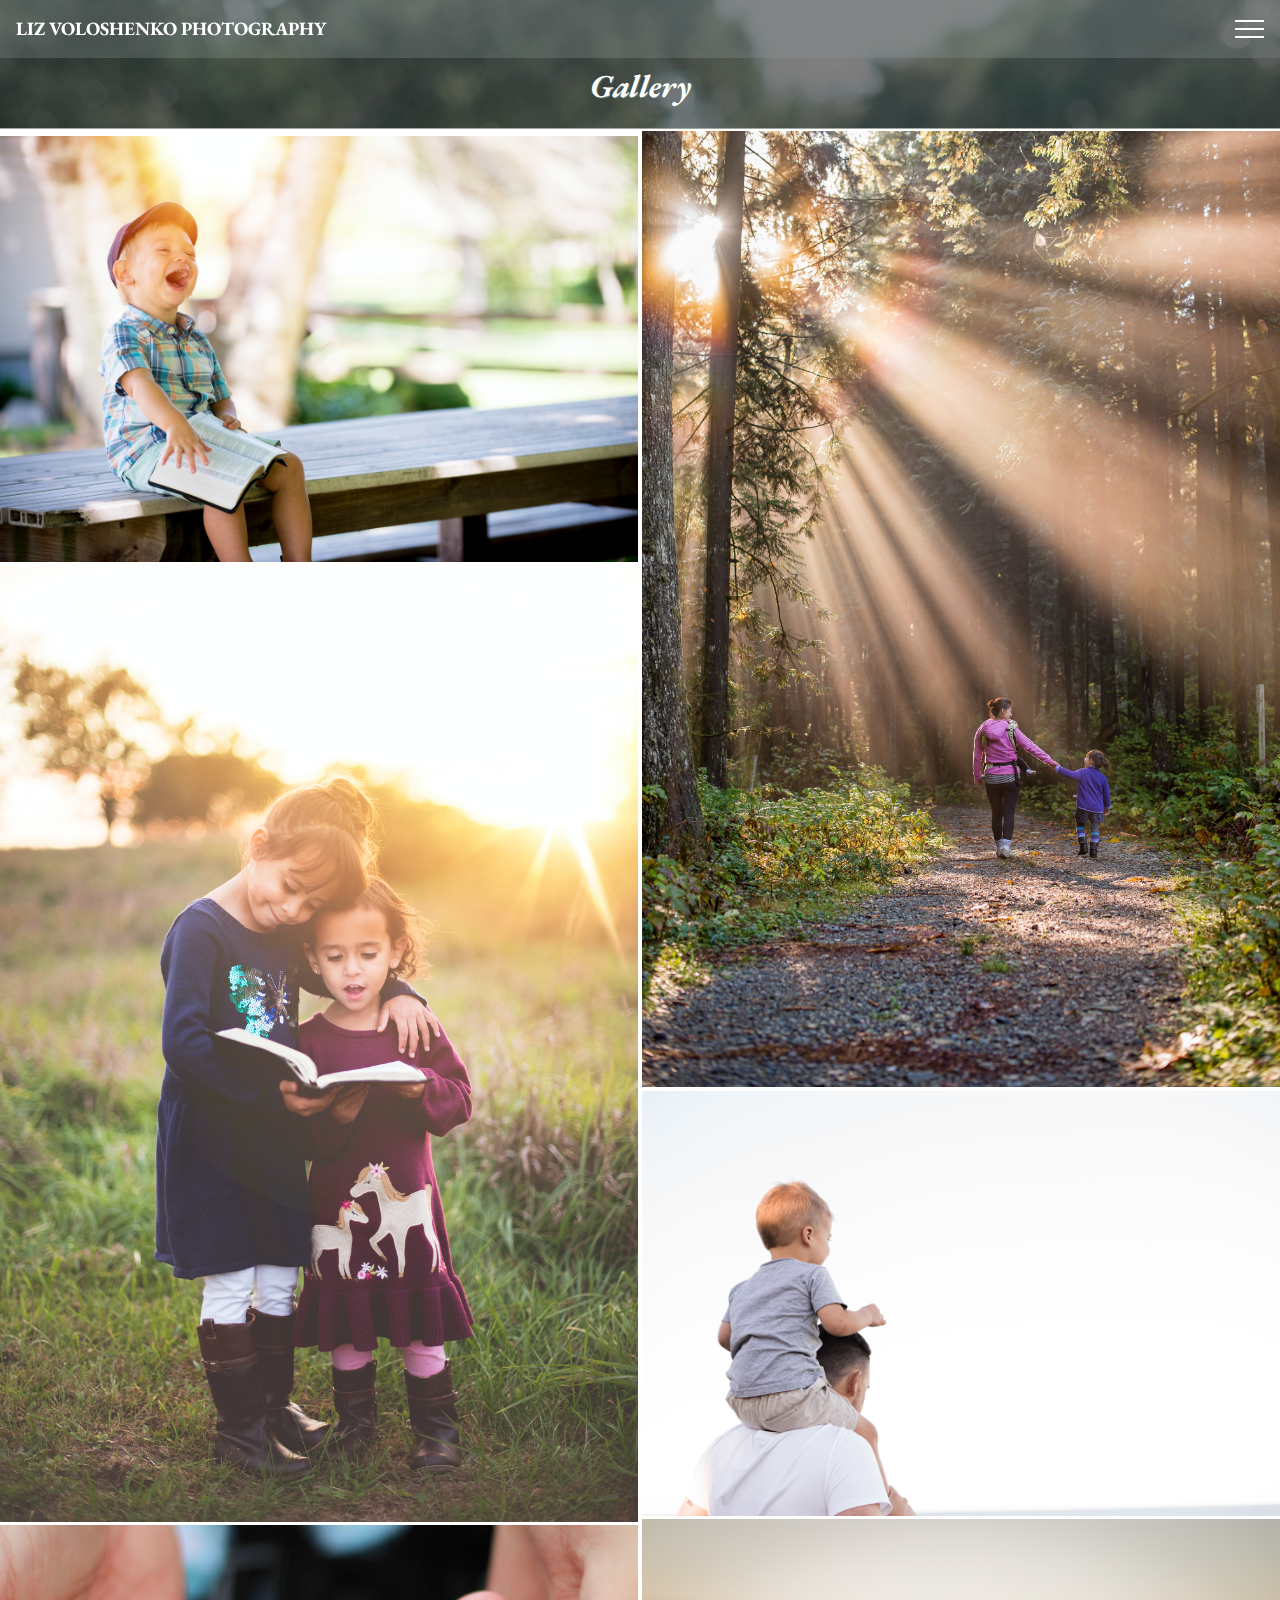
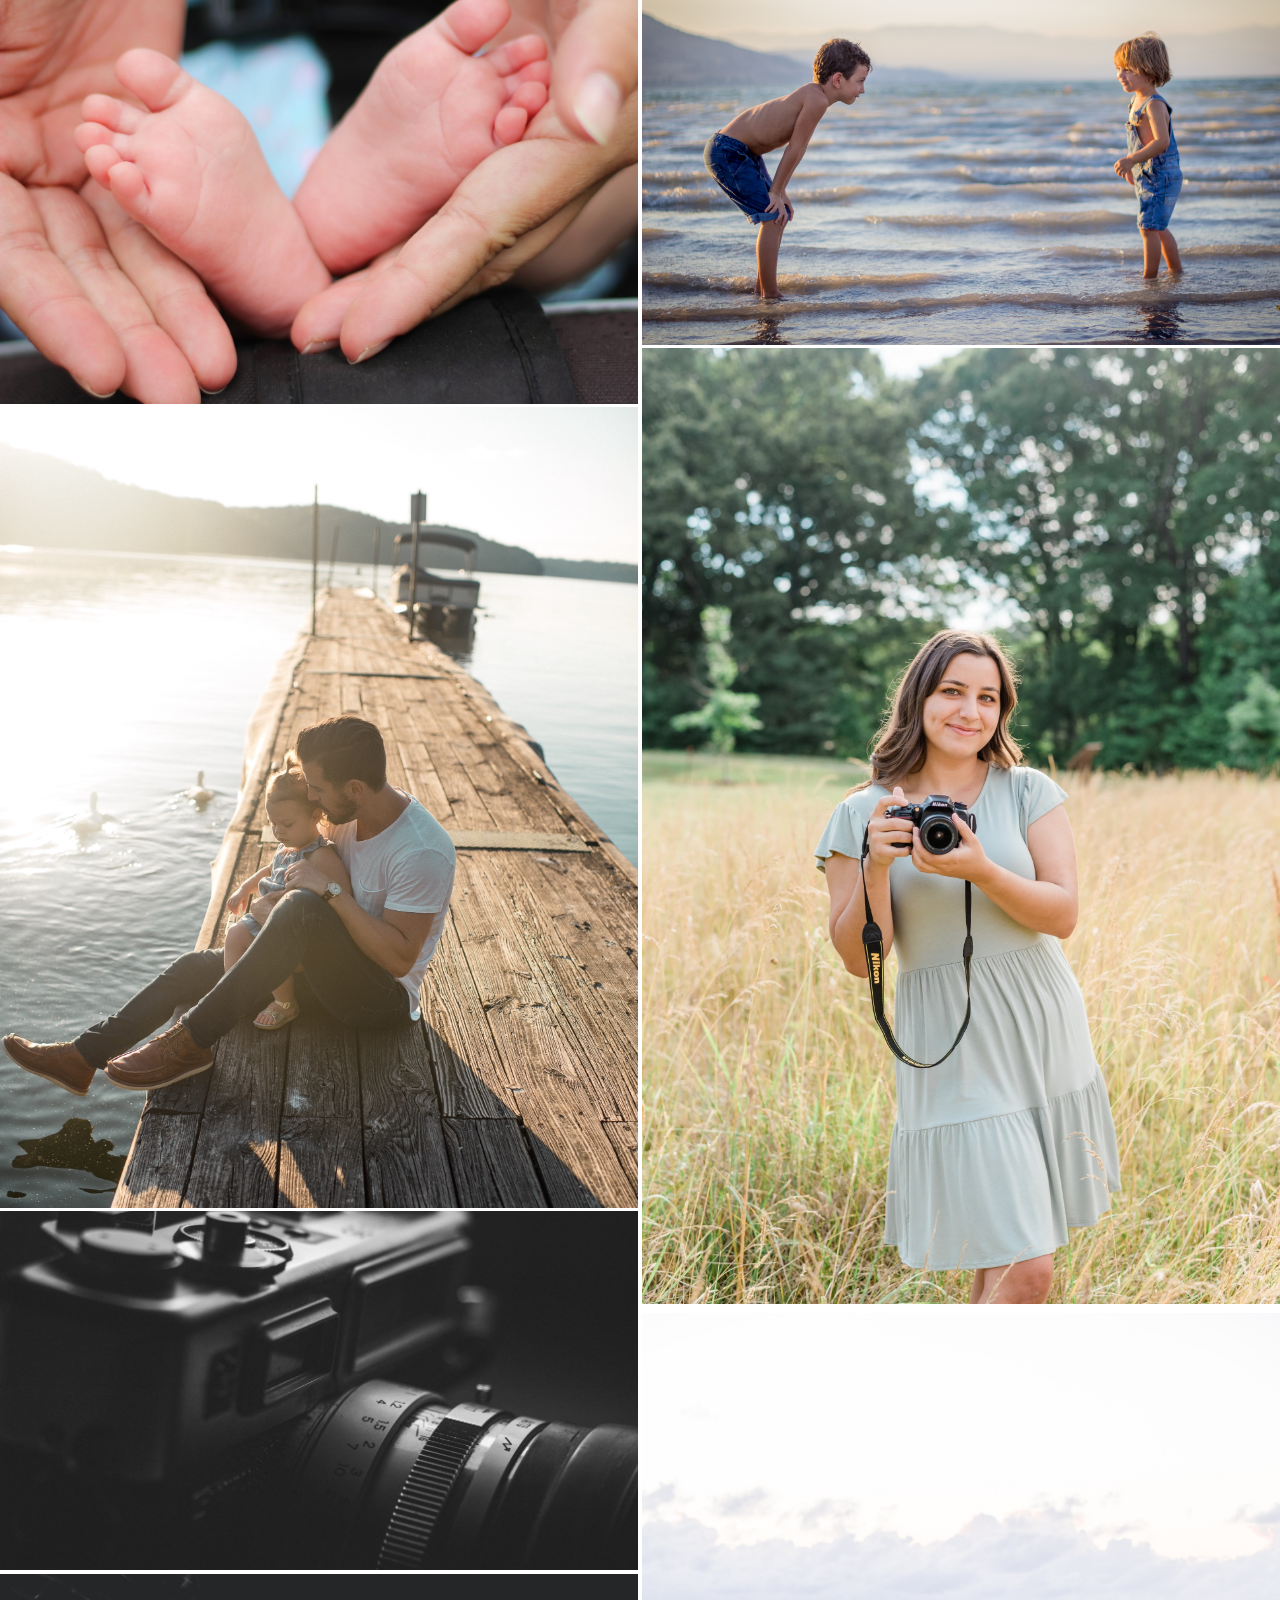
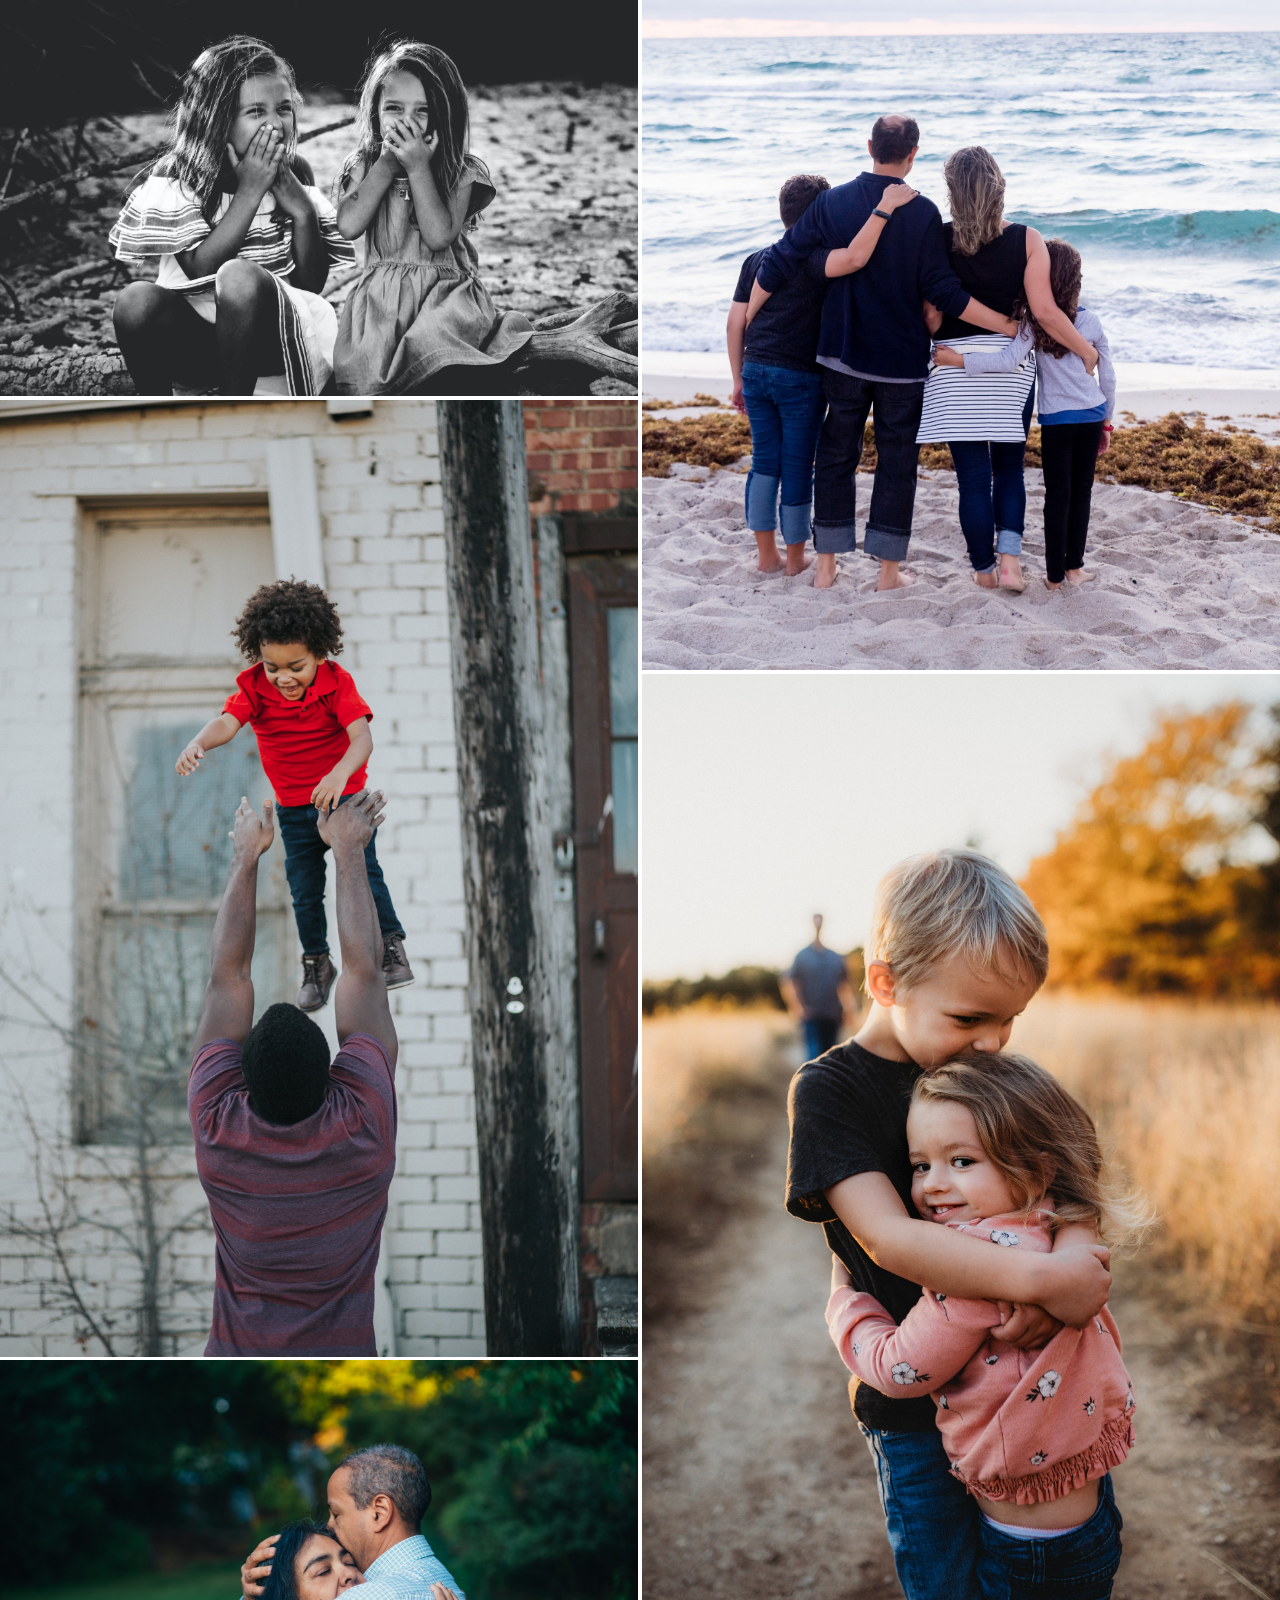
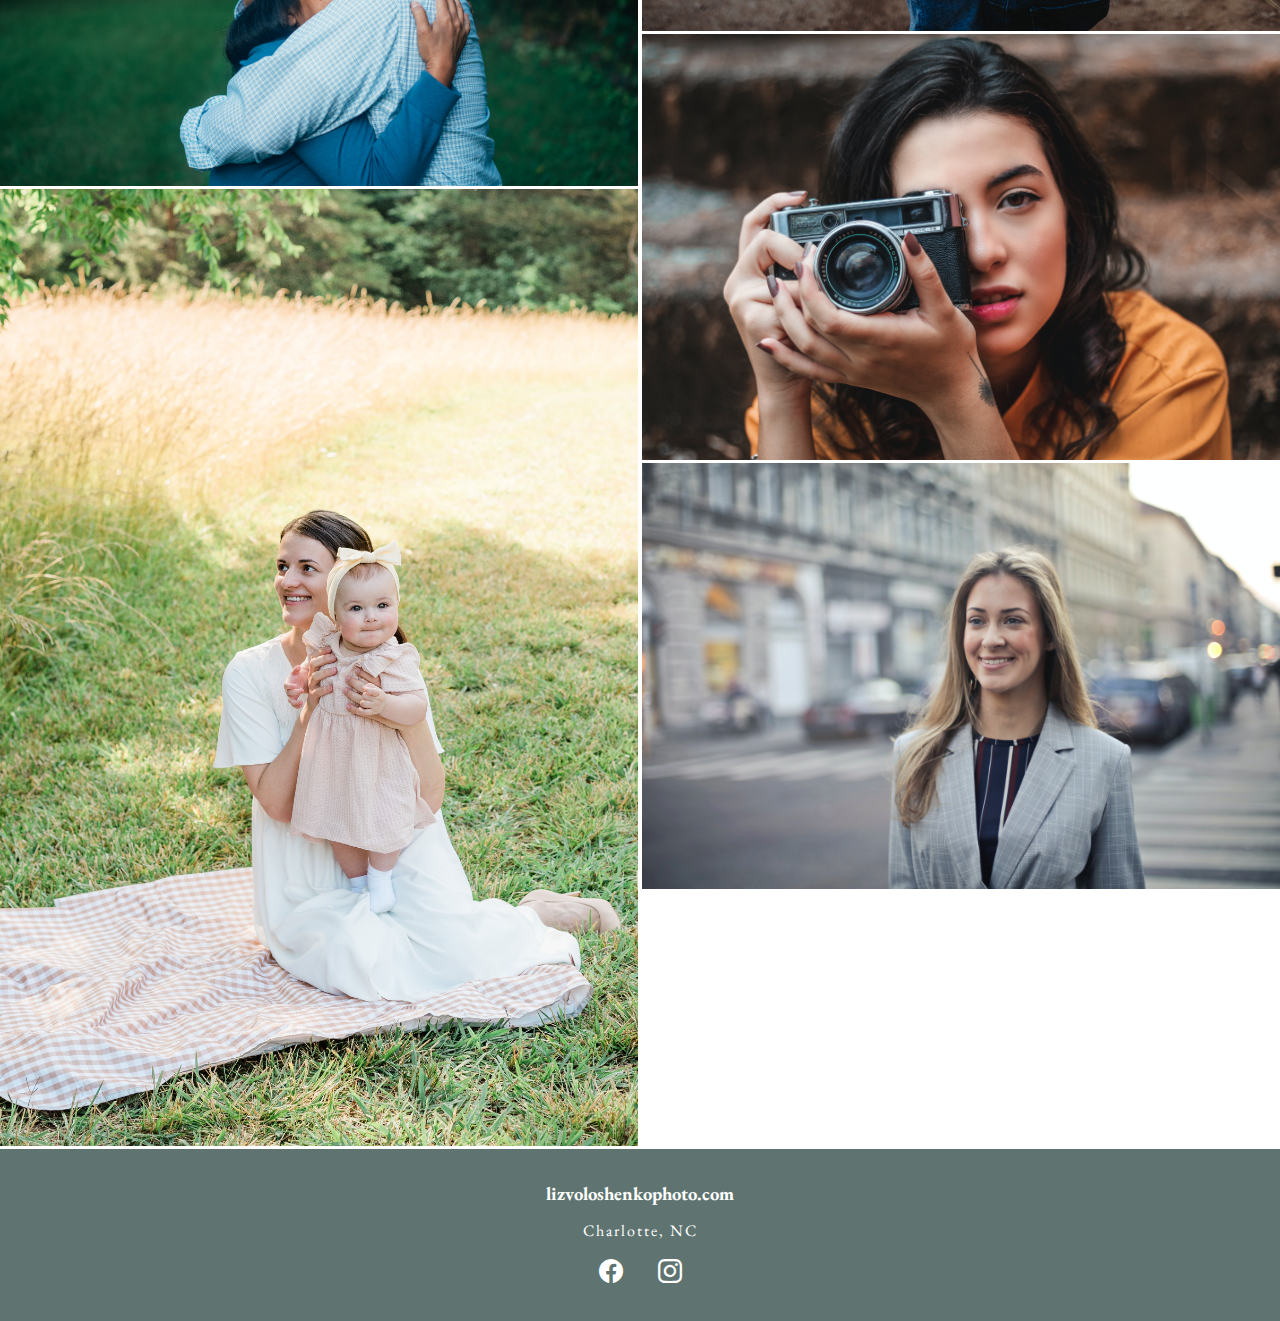
==== gallery.html @ 95660dec "keep your eyes on the goal" ====
<!DOCTYPE html>
<html lang="en">
  <head>
    <meta charset="UTF-8" />
    <meta http-equiv="X-UA-Compatible" content="IE=edge" />
    <meta name="viewport" content="width=device-width, initial-scale=1.0" />
    <title>Gallery</title>
    <link rel="stylesheet" href="main.css" />
    <link rel="stylesheet" href="gallery.css" />
  </head>
  <body>
    <header class="gallery-header">
      <!-- Nav Bar -->
      <div class="nav-bar" id="gallery-nav-bar">
        <a href="index.html" onclick="closeMenu()"
          ><h3 class="site-name">Liz Voloshenko Photography</h3></a
        >
        <input
          type="checkbox"
          class="toggler"
          id="toggler"
          onclick="togglerFunc()"
        />
        <div class="menu-btn"><div></div></div>
      </div>
      <!-- Mobile menu -->
      <div class="mobile-menu" id="mobile-menu">
        <div class="menu-overlay" id="menu-overlay">
          <ul class="links-wrap" id="links-wrap">
            <a onclick="closeMenu()" href="index.html"><li>Home</li></a>
            <a onclick="closeMenu()" href="index.html#services"
              ><li>Services</li></a
            >
            <a onclick="closeMenu()" href="#"><li>Gallery</li></a>
            <a onclick="closeMenu()" href="index.html#about"><li>About</li> </a
            ><a onclick="closeMenu()" href="index.html#testimonies"
              ><li>Testimonies</li></a
            >
            <a onclick="closeMenu()" href="index.html#contact"
              ><li>Contact</li></a
            >
          </ul>
        </div>
      </div>
      <!-- Header -->
      <div class="container">
        <h1 class="gallery-headline">Gallery</h1>
      </div>
    </header>

    <!-- Gallery -->
    <div class="gallery">
      <img src="img/alvaro-reyes-3Cigxs7xEkM-unsplash.jpg" alt="" />
      <img src="img/ben-white-4K2lIP0zc_k-unsplash.jpg" alt="" />
      <img src="img/ben-white-EMZxDosijJ4-unsplash.jpg" alt="" />
      <img src="img/bonnie-kittle--f7bKsvOgwU-unsplash.jpg" alt="" />
      <img src="img/caleb-jones-rpPvrOQmR2s-unsplash.jpg" alt="" />
      <img src="img/camera.jpeg" alt="" />
      <img src="img/caroline-hernandez-tJHU4mGSLz4-unsplash.jpg" alt="" />
      <img src="img/conner-baker-M5Zix_4Jc4k-unsplash.jpg" alt="" />
      <img src="img/gus-moretta-BCyfpZE3aVE-unsplash.jpg" alt="" />
      <img src="img/hero.jpeg" alt="" />
      <img src="img/james-wheeler-RRZM3cwS1DU-unsplash.jpg" alt="" />
      <img src="img/kelli-mcclintock-wBgAVAGjzFg-unsplash.jpg" alt="" />
      <img src="img/limor-zellermayer-Z0_d54l_nyw-unsplash.jpg" alt="" />
      <img src="img/liz.jpg" alt="" />
      <img src="img/nathan-dumlao-bhPJ7-AdgFE-unsplash.jpg" alt="" />
      <img src="img/patricia-prudente-6UyWK8mDcWo-unsplash.jpg" alt="" />
      <img src="img/patty-brito-eHOZjZEx7u8-unsplash.jpg" alt="" />
      <img src="img/photographer.jpeg" alt="" />
      <img src="img/portrait.jpg" alt="" />
    </div>

    <!-- Footer Section -->
    <footer>
      <div class="container">
        <h3><a href="index.html">lizvoloshenkophoto.com</a></h3>
        <p class="info">Charlotte, NC</p>
        <div>
          <a href="#"><i class="bi bi-facebook"></i></a>
          <a href="#"><i class="bi bi-instagram"></i></a>
        </div>
      </div>
    </footer>

    <script src="main.js"></script>
    <script src="gallery.js"></script>
  </body>
</html>
---- main.css ----
/* import Google Fonts */
@import url('https://fonts.googleapis.com/css2?family=EB+Garamond:ital,wght@0,400;0,500;1,400;1,500&display=swap');
/* import Bootstrap icons */
@import url('https://cdn.jsdelivr.net/npm/bootstrap-icons@1.8.3/font/bootstrap-icons.css');

/* Resets and Utilities */
* {
  box-sizing: border-box;
  margin: 0;
  padding: 0;
  border: none;
  outline: none;
  z-index: 0;
}

html,
body {
  font-family: 'EB Garamond', sans-serif;
  line-height: 1.4;
  scroll-behavior: smooth;
}

a {
  color: inherit;
  text-decoration: none;
}

a:hover {
  color: var(--first-color);
  transition: color 0.4s ease;
}

ul {
  list-style: none;
}

.bg-color {
  background-color: var(--first-color);
}

.container {
  padding: 2rem;
  position: relative;
  height: 100%;
}

.heading {
  color: var(--fifth-color);
  font-style: italic;
  padding-bottom: 0.8rem;
  letter-spacing: 2px;
}

.heading + p {
  padding-bottom: 0.8rem;
}

section {
  border-bottom: dashed 1px var(--first-color);
}

/* Colors */
:root {
  --first-color: #e0e2db;
  --second-color: #d2d4c8;
  --third-color: #b8bdb5;
  --fourth-color: #889696;
  --fifth-color: #5f7470;
  --test-color-1: #ddc650;
}

/* --------- Header Section --------- */
header {
  height: 85vh;
}

.showcase::before {
  content: '';
  position: absolute;
  top: 0;
  left: 50%;
  transform: translateX(-50%);
  width: 200%;
  height: 85vh;
  background: url(img/hero.jpeg) no-repeat center center / cover;
  z-index: -1;
}

.showcase {
  background: linear-gradient(transparent, transparent, rgba(18, 32, 8, 0.8));
  color: white;
}

/* Nav Bar */
.nav-bar {
  position: fixed;
  width: 100vw;
  display: flex;
  align-items: center;
  justify-content: space-between;
  padding: 1rem;
  z-index: 2;
  background-color: rgba(136, 150, 150, 0.3);
  transition: all 0.5s ease;
  top: 0;
}

.site-name {
  text-transform: uppercase;
}

.site-name:hover {
  text-shadow: 1px 0px 1px var(--fifth-color);
}

.toggler {
  position: absolute;
  top: 0;
  right: 0;
  z-index: 5;
  cursor: pointer;
  width: 4rem;
  height: 4rem;
  opacity: 0;
}

.menu-btn {
  z-index: 1;
  width: 1.8rem;
  display: flex;
  align-items: center;
}

.menu-btn > div {
  position: relative;
  width: 100%;
  height: 2px;
  background-color: white;
  transition: all 0.5s ease;
}

.menu-btn > div:before,
.menu-btn > div:after {
  content: '';
  position: absolute;
  z-index: 1;
  top: -8px;
  width: 100%;
  height: 2px;
  background: inherit;
}

.menu-btn > div:after {
  top: 8px;
}

.toggler:checked + .menu-btn > div {
  transform: rotate(135deg);
}

.toggler:checked + .menu-btn > div:before,
.toggler:checked + .menu-btn > div:after {
  top: 0;
  transform: rotate(90deg);
}

.toggler:checked:hover + .menu-btn > div {
  transform: rotate(225deg);
}

.toggler:hover + .menu-btn > div,
.toggler:checked:hover + .menu-btn > div {
  background-color: var(--first-color);
}

/* Content */
.content {
  position: absolute;
  left: 50%;
  bottom: 8%;
  transform: translateX(-50%);
  text-align: center;
  width: 100%;
}

.headline {
  font-style: italic;
  text-shadow: 1px 1px 3px var(--fifth-color);
}

.info {
  font-weight: normal;
  padding: 0.8rem 0;
  letter-spacing: 2px;
}

.bi {
  padding: 1rem;
  font-size: 1.5rem;
}

/* Mobile Menu */
.mobile-menu {
  visibility: hidden;
  position: fixed;
  top: 0;
  left: 0;
  width: 100%;
  height: 100%;
  overflow: hidden;
  display: flex;
  align-items: center;
  justify-content: center;
  z-index: 1;
}

.menu-overlay {
  background: rgba(95, 116, 112, 0.9);
  border-radius: 50%;
  width: 100rem;
  height: 100rem;
  display: flex;
  flex: none;
  align-items: center;
  justify-content: center;
  transform: scale(0);
  transition: all 0.4s ease;
}

.links-wrap {
  text-align: center;
  opacity: 0;
  transition: opacity 0.5s ease;
  color: white;
}

.links-wrap li {
  font-size: 1.5rem;
  padding: 2rem 6rem;
}

.links-wrap li:active {
  background: rgba(95, 116, 112, 0.8);
}

/* --------- Services Section --------- */
.services-list {
  display: flex;
  flex-direction: column;
}

.service {
  position: relative;
  padding-bottom: 2rem;
}

.service-img {
  height: 80%;
  width: 100%;
}

.service-img-1 {
  background: url(img/portrait.jpg) no-repeat center center / cover;
}
.service-img-2 {
  background: url(img/camera.jpeg) no-repeat center center / cover;
}
.service-img-3 {
  background: url(img/hero.jpeg) no-repeat center center / cover;
}

.service-description {
  text-transform: uppercase;
  letter-spacing: 2px;
  padding: 10rem 0 0.8rem;
  color: white;
  width: 100%;
  text-align: center;
  background: linear-gradient(
    transparent,
    transparent,
    transparent,
    transparent,
    rgba(136, 150, 150, 0.7)
  );
}

.gallery-btn {
  text-align: center;
}

/* --------- About Section --------- */
.portrait {
  background: url(img/liz.jpg) no-repeat center center / cover;
  width: 20rem;
  height: 15rem;
  border-radius: 50%;
  margin: 0 auto;
}

.pc {
  text-align: center;
  color: var(--third-color);
}

.pc a:hover {
  color: var(--fourth-color);
}

/* --------- Testimonies Section --------- */

/* --------- Contact Section --------- */

/* --------- Footer Section --------- */
footer {
  color: white;
  background-color: var(--fifth-color);
  text-align: center;
}

.footer-info {
  display: flex;
  justify-content: space-evenly;
}

/* ----- Media Queries ----- */
/* Extra small devices (phones, 600px and down) */
@media only screen and (max-width: 600px) {
}

/* Small devices (portrait tablets and large phones, 600px and up) */
@media only screen and (min-width: 600px) {
}

/* Medium devices (landscape tablets, 768px and up) */
@media only screen and (min-width: 768px) {
}

/* Large devices (laptops/desktops, 992px and up) */
@media only screen and (min-width: 992px) {
}

/* Extra large devices (large laptops and desktops, 1200px and up) */
@media only screen and (min-width: 1200px) {
}
---- gallery.css ----
/* Heading */
.gallery-header::before {
  content: '';
  position: absolute;
  top: 0;
  left: 0;
  width: 100%;
  height: 8rem;
  background: url(img/liz.jpg);
  z-index: -1;
}

.gallery-header {
  color: white;
  background: rgba(0, 0, 0, 0.5);
  width: 100%;
  height: 8rem;
  box-shadow: 0 1px rgba(18, 32, 8, 0.4);
  margin-bottom: 0.2rem;
}

.gallery-headline {
  padding-top: 2rem;
  text-align: center;
  font-style: italic;
  text-shadow: 1px 1px 1px var(--fifth-color);
}

/* Gallery */
.gallery {
  line-height: 0;
  column-count: 2;
  column-gap: 0.2rem;
  width: 100%;
}

.gallery img {
  width: 100%;
  height: auto;
  margin-bottom: 0.2rem;
}
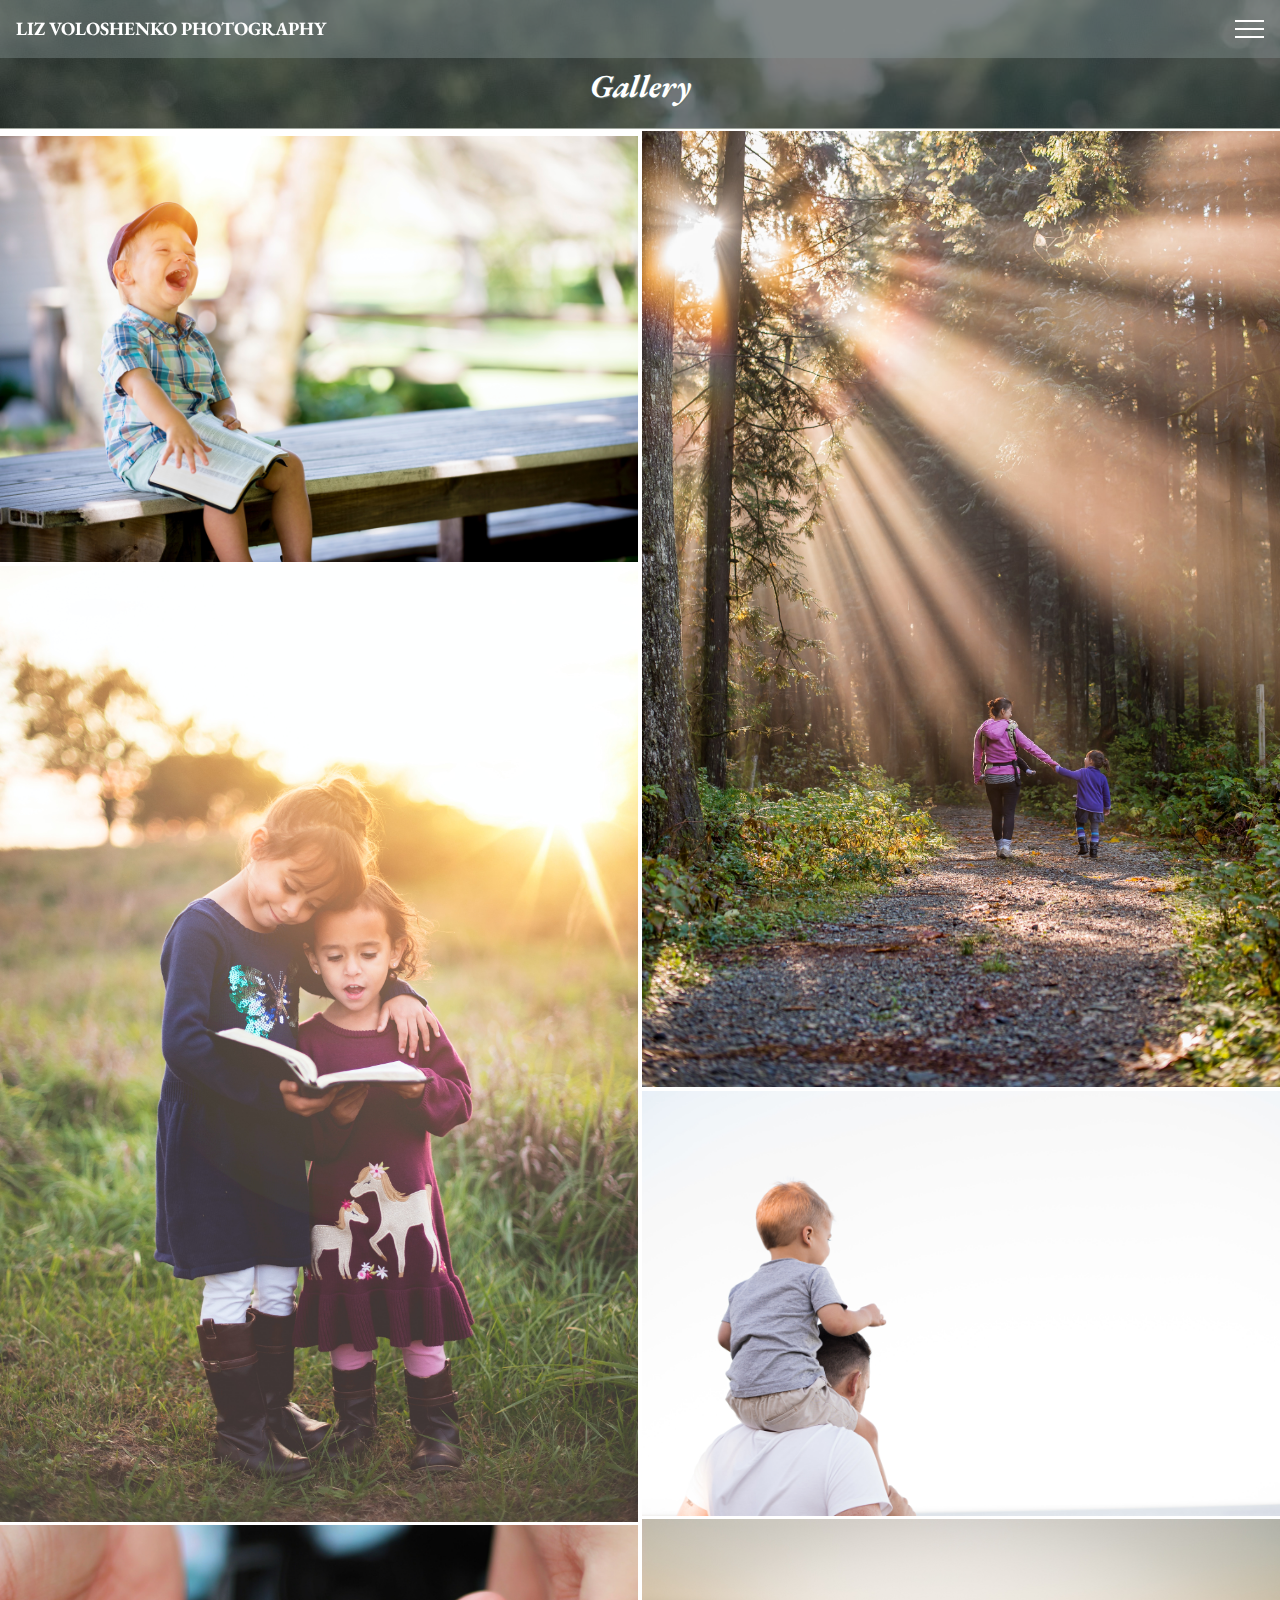
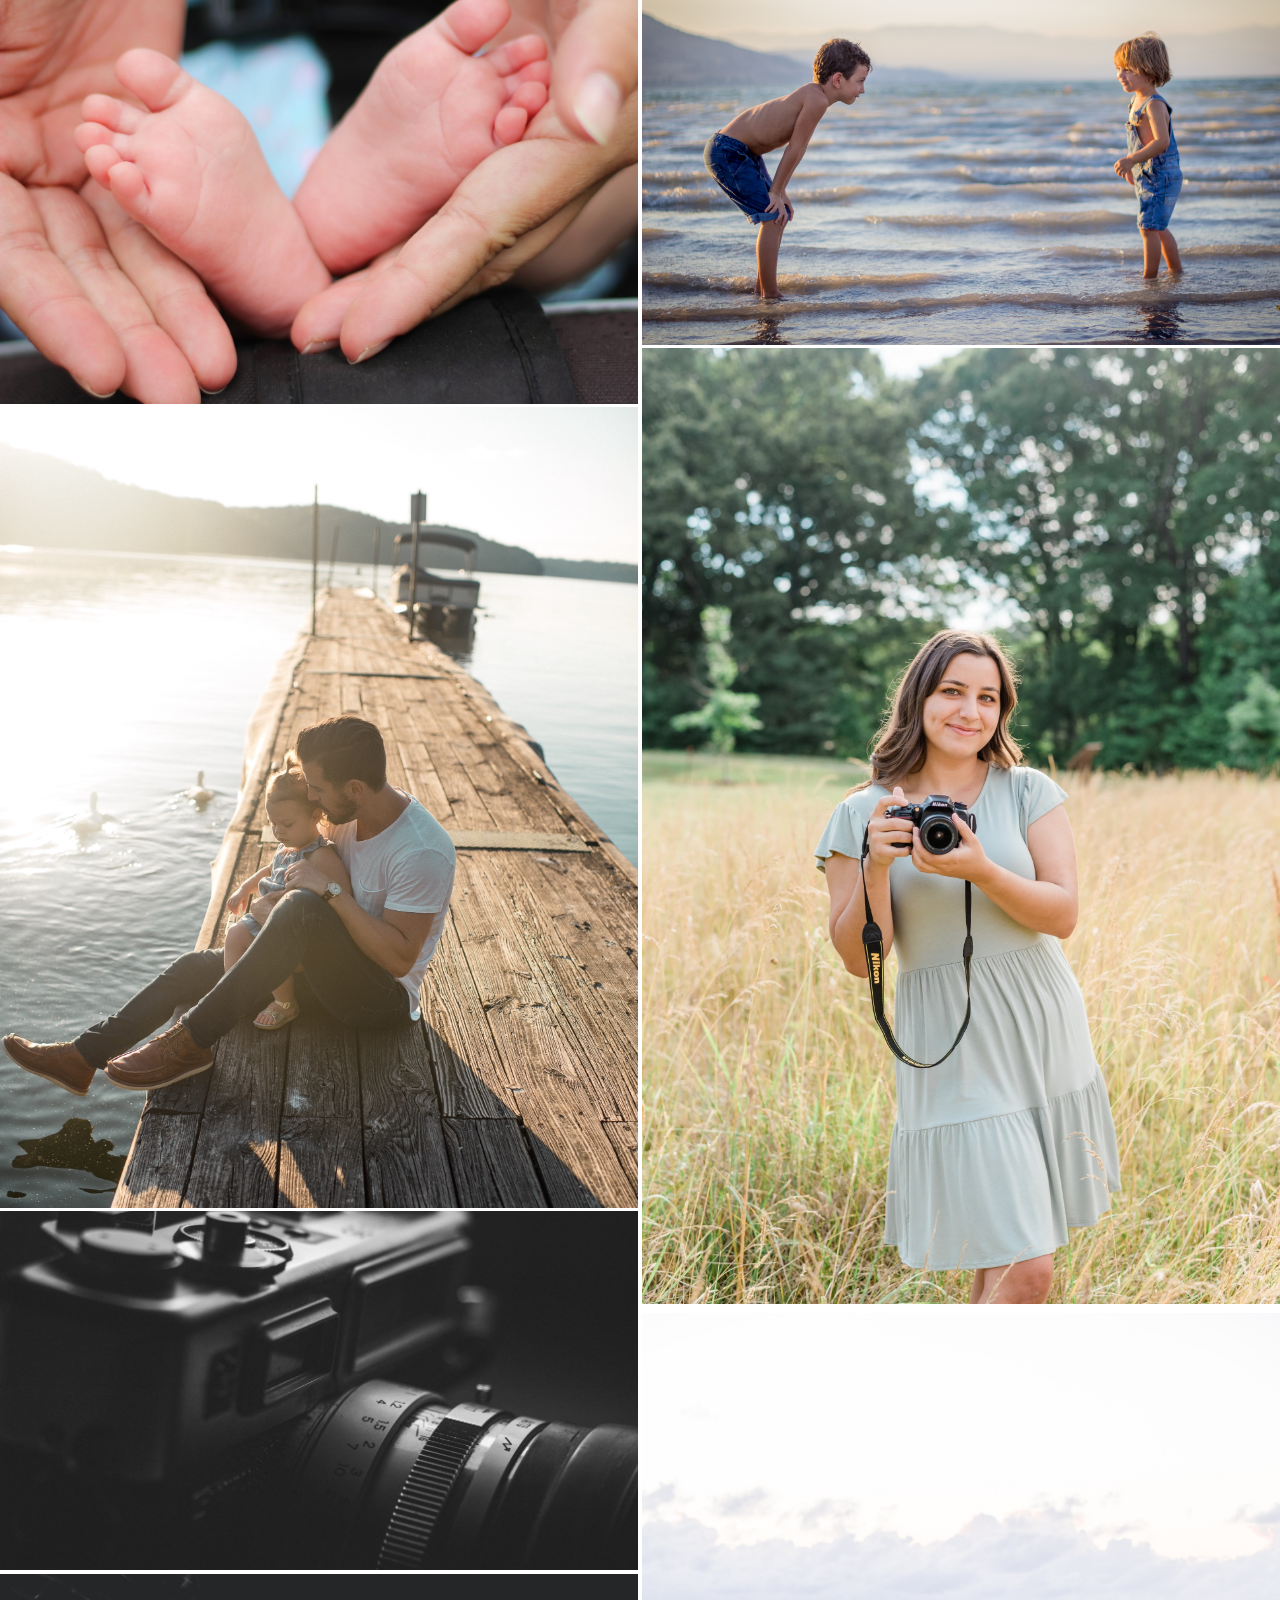
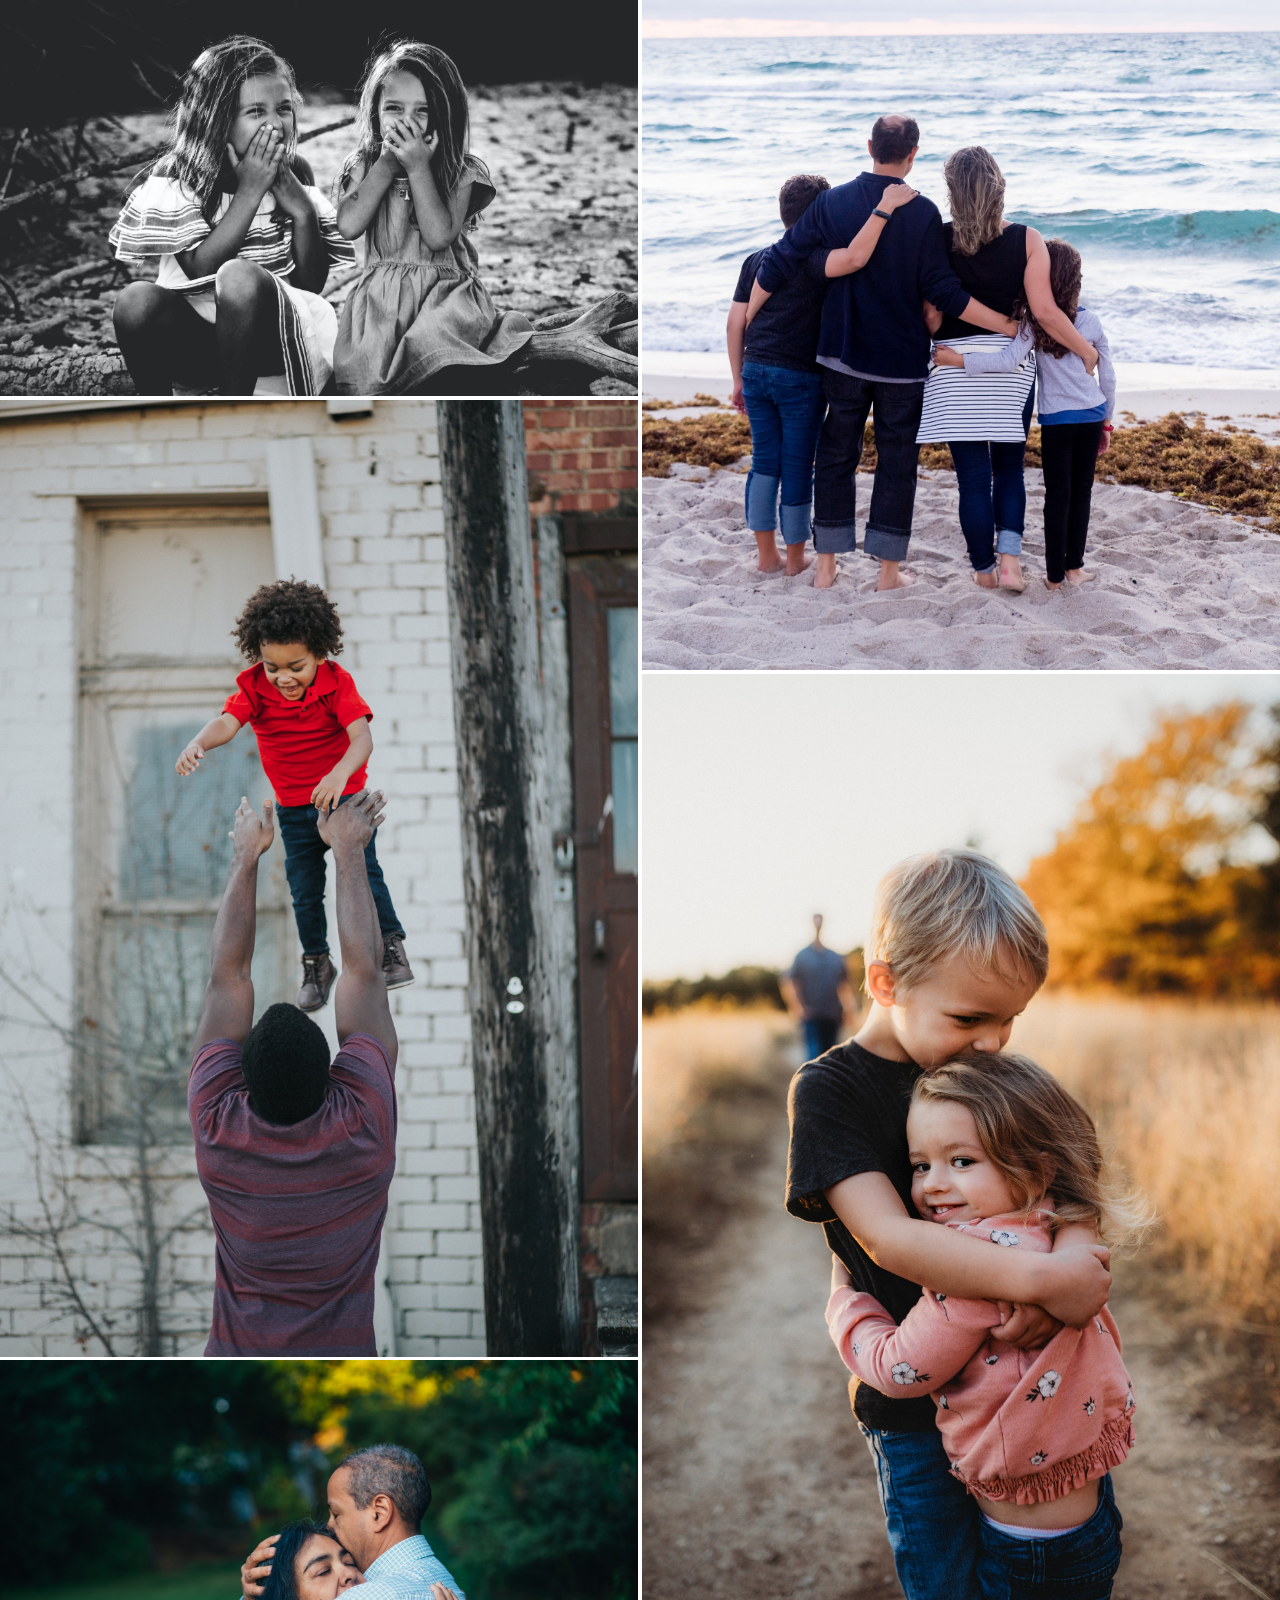
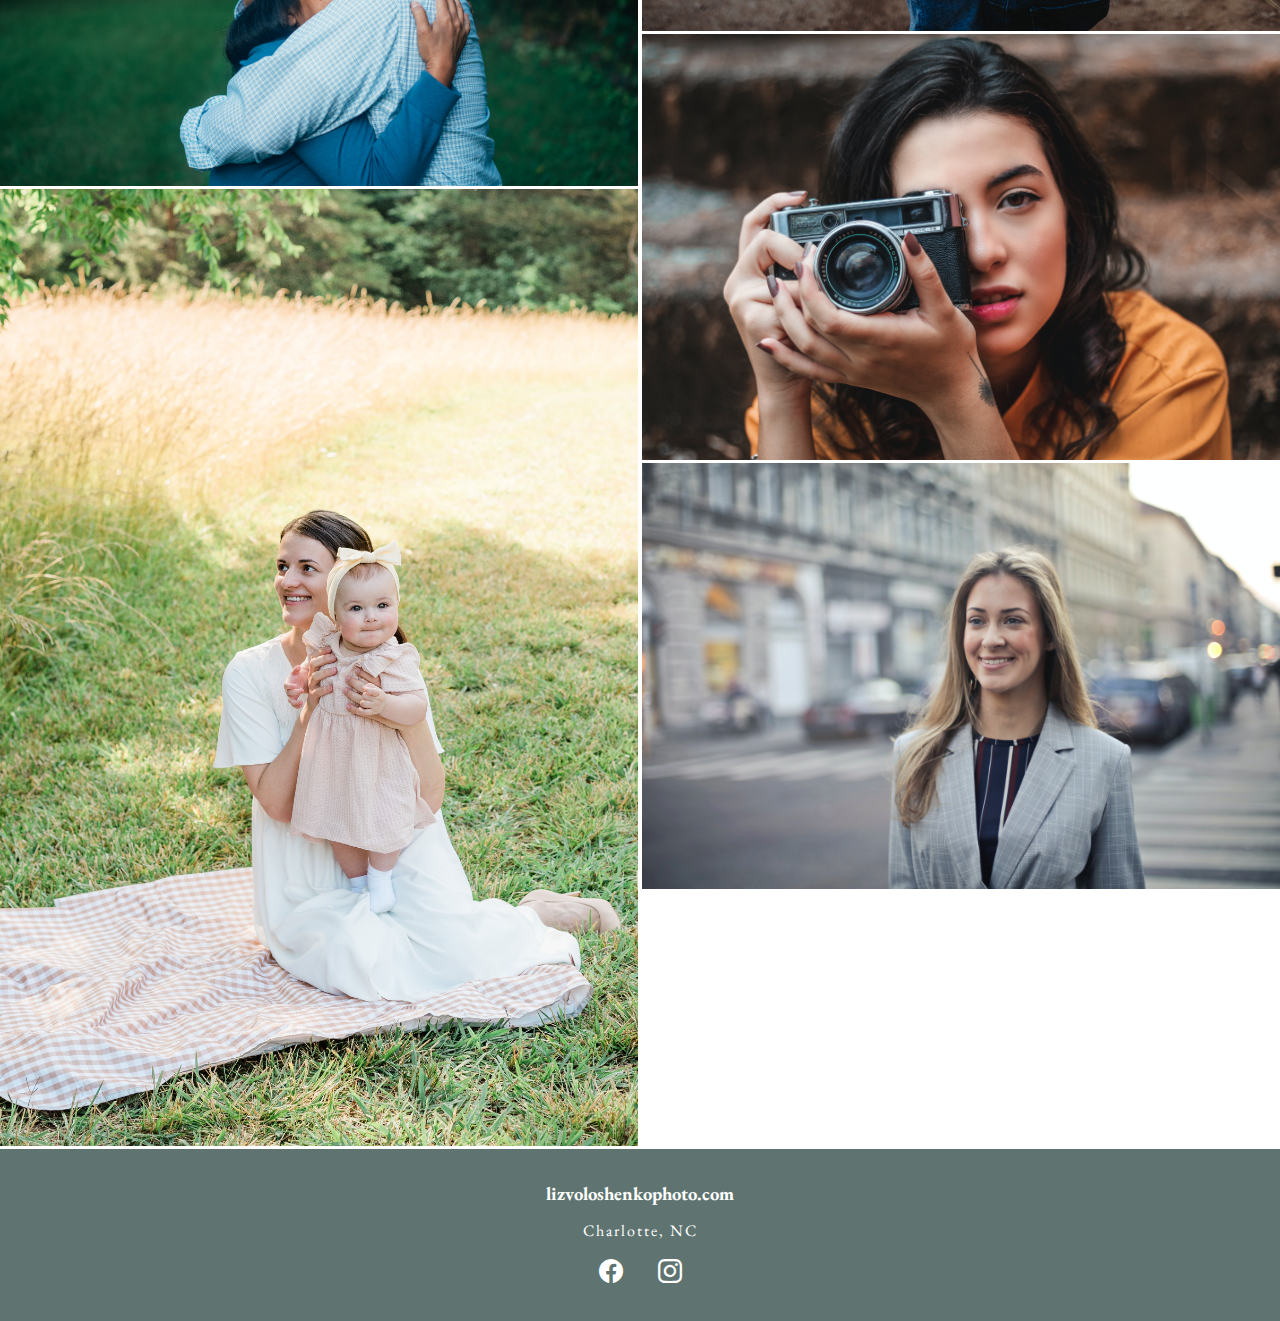
==== commit d0fe6635: "the website is getting better" ====
--- a/gallery.html
+++ b/gallery.html
@@ -83,7 +83,6 @@
       </div>
     </footer>
 
-    <script src="main.js"></script>
     <script src="gallery.js"></script>
   </body>
 </html>
--- a/main.css
+++ b/main.css
@@ -72,23 +72,25 @@
 /* --------- Header Section --------- */
 header {
   height: 85vh;
-}
-
-.showcase::before {
+  color: white;
+  background: linear-gradient(
+    transparent,
+    transparent,
+    transparent,
+    transparent,
+    var(--fifth-color)
+  );
+}
+
+.showcase {
   content: '';
   position: absolute;
   top: 0;
-  left: 50%;
-  transform: translateX(-50%);
-  width: 200%;
+  left: 0;
+  width: 100%;
   height: 85vh;
   background: url(img/hero.jpeg) no-repeat center center / cover;
   z-index: -1;
-}
-
-.showcase {
-  background: linear-gradient(transparent, transparent, rgba(18, 32, 8, 0.8));
-  color: white;
 }
 
 /* Nav Bar */
@@ -100,7 +102,7 @@
   justify-content: space-between;
   padding: 1rem;
   z-index: 2;
-  background-color: rgba(136, 150, 150, 0.3);
+  background-color: rgba(136, 150, 150, 0.4);
   transition: all 0.5s ease;
   top: 0;
 }
@@ -308,6 +310,55 @@
 }
 
 /* --------- Testimonies Section --------- */
+.rev-carousel {
+  overflow: scroll;
+  position: relative;
+  height: 16rem;
+  width: 100vw;
+}
+
+.cards {
+  display: flex;
+  position: absolute;
+  left: 0;
+}
+
+.card {
+  border: 1px solid var(--first-color);
+  box-shadow: 0 1px 3px var(--fifth-color);
+  border-radius: 10%;
+  padding: 1rem;
+  margin: 0.2rem;
+  align-items: center;
+  display: flex;
+  flex-direction: column;
+  align-items: center;
+  object-fit: cover;
+  width: 85vw;
+}
+
+.rev-img {
+  height: 7rem;
+  width: 7rem;
+  border-radius: 50%;
+}
+
+.rev-name {
+  font-weight: 500;
+  padding: 0.8rem 0;
+}
+
+.rev {
+  text-align: center;
+}
+
+#img-1 {
+  background: url(img/hero.jpeg) no-repeat center center / cover;
+}
+
+#img-2 {
+  background: url(img/photographer.jpeg) no-repeat center center / cover;
+}
 
 /* --------- Contact Section --------- */
 
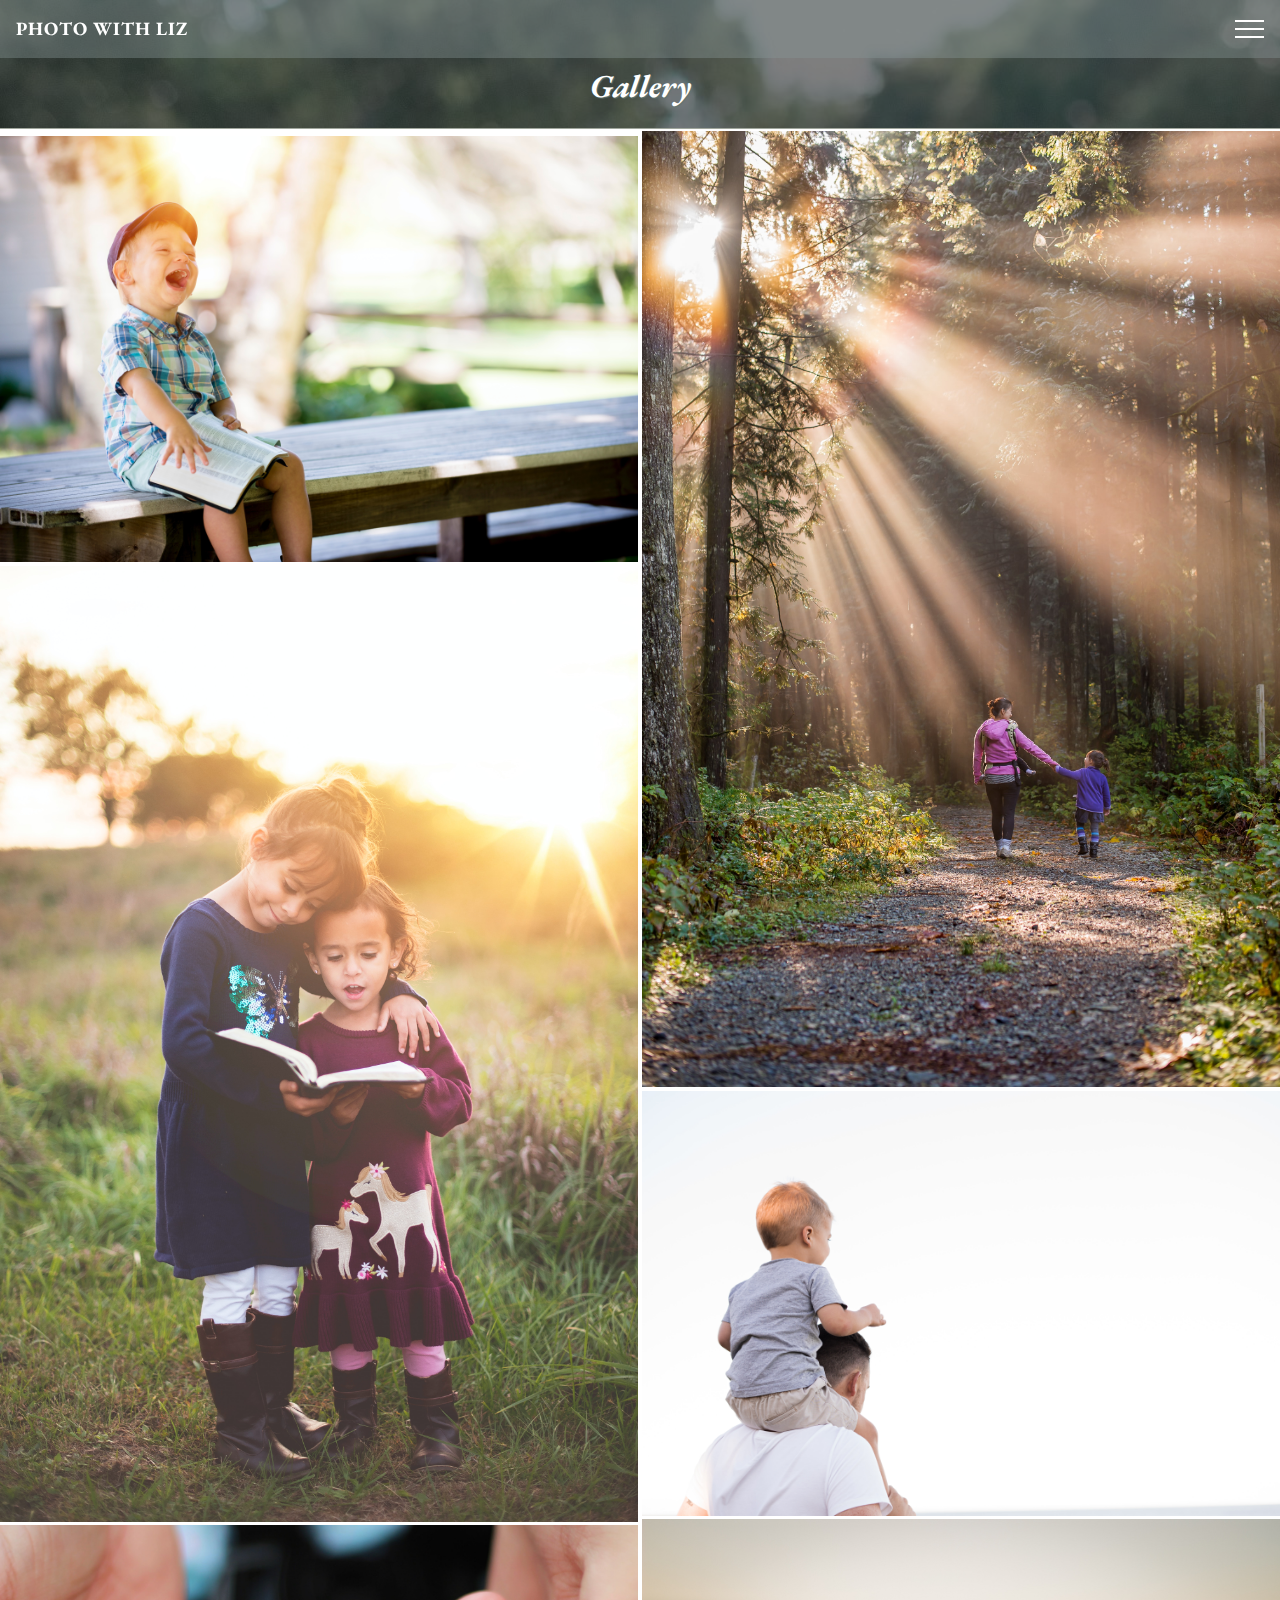
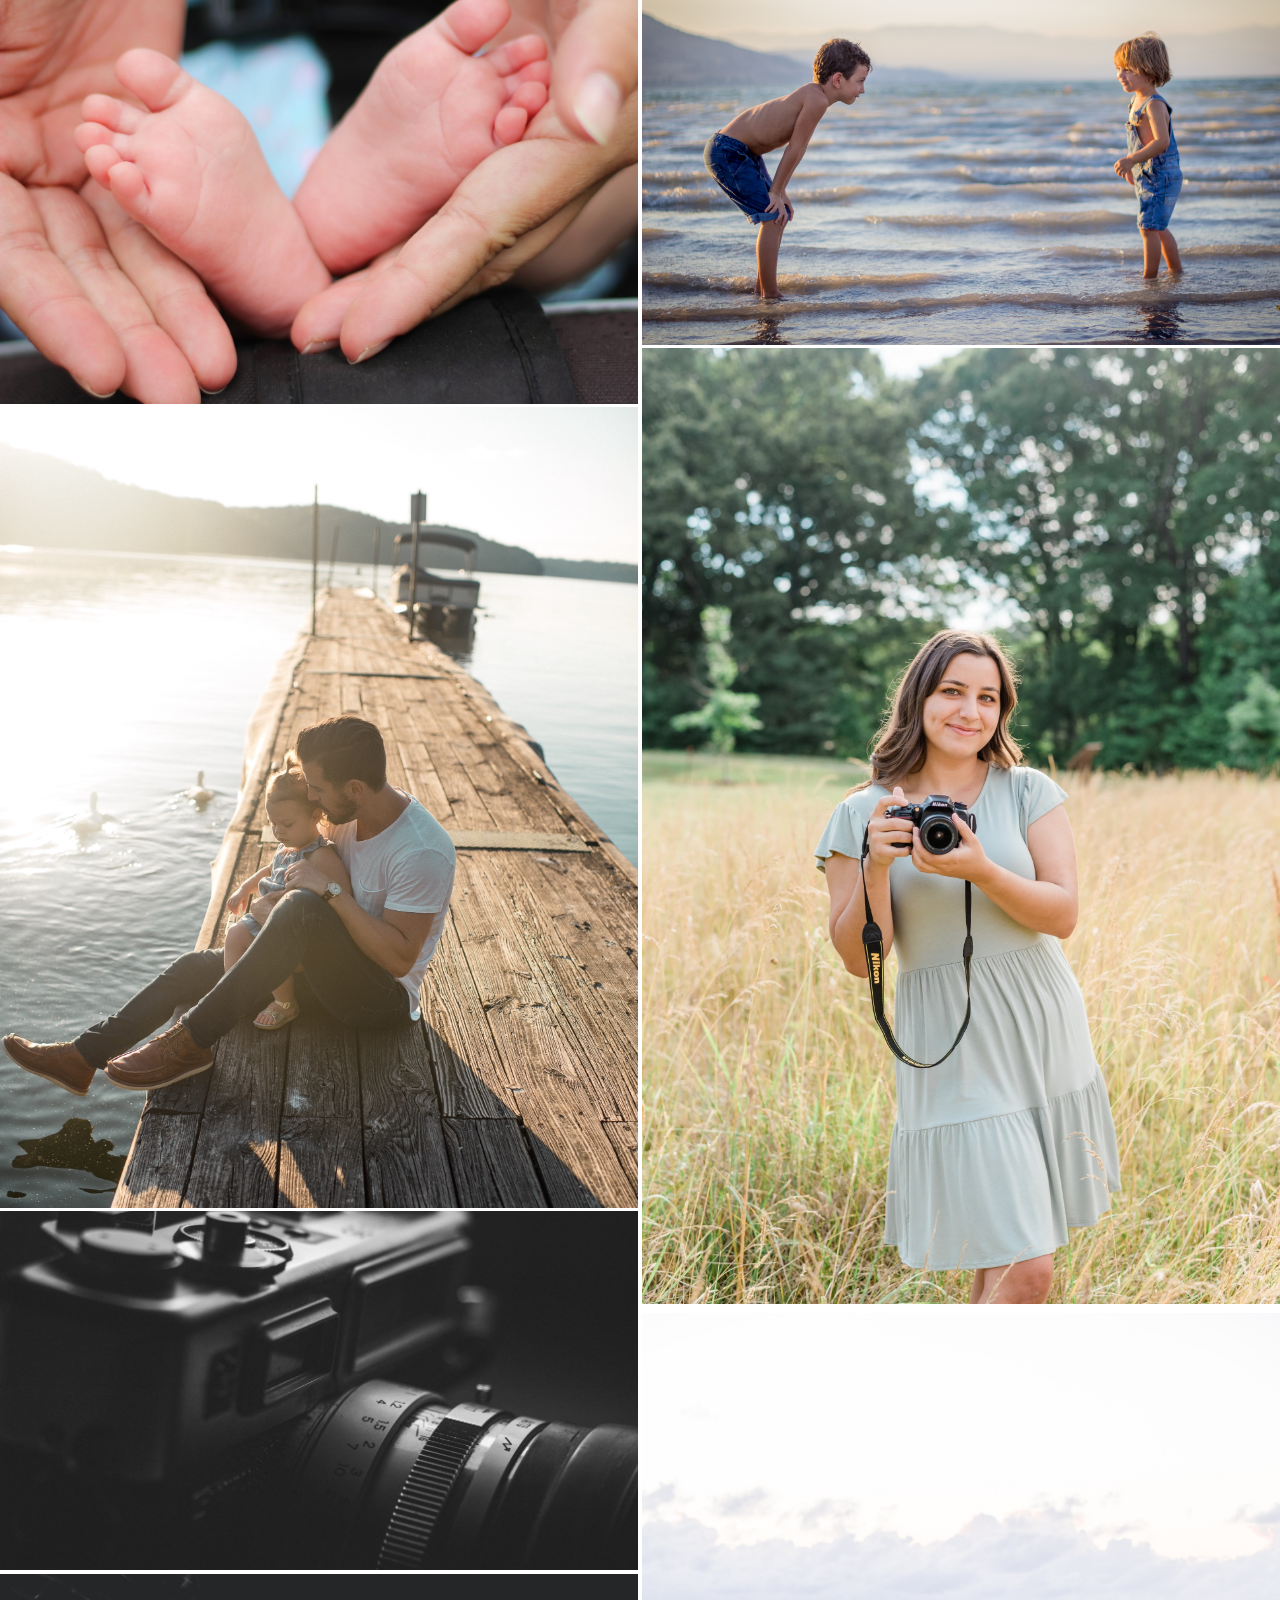
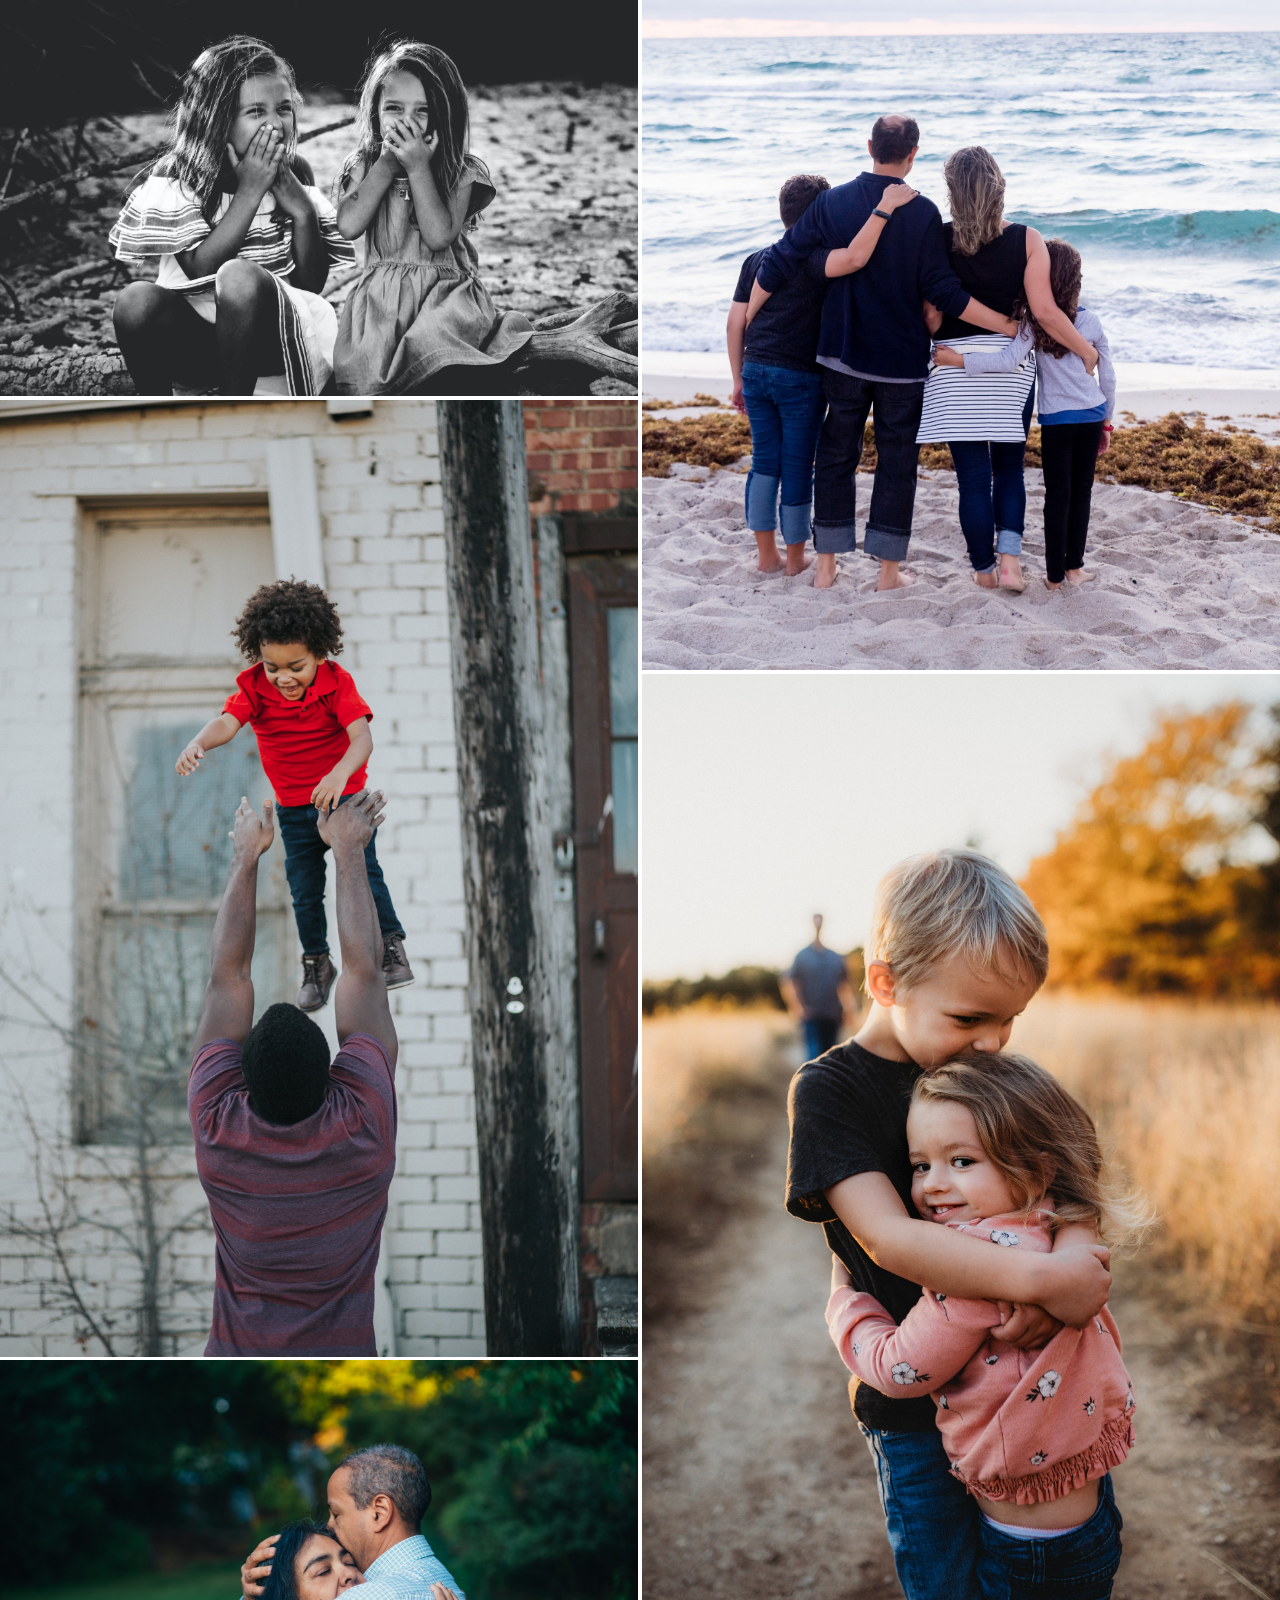
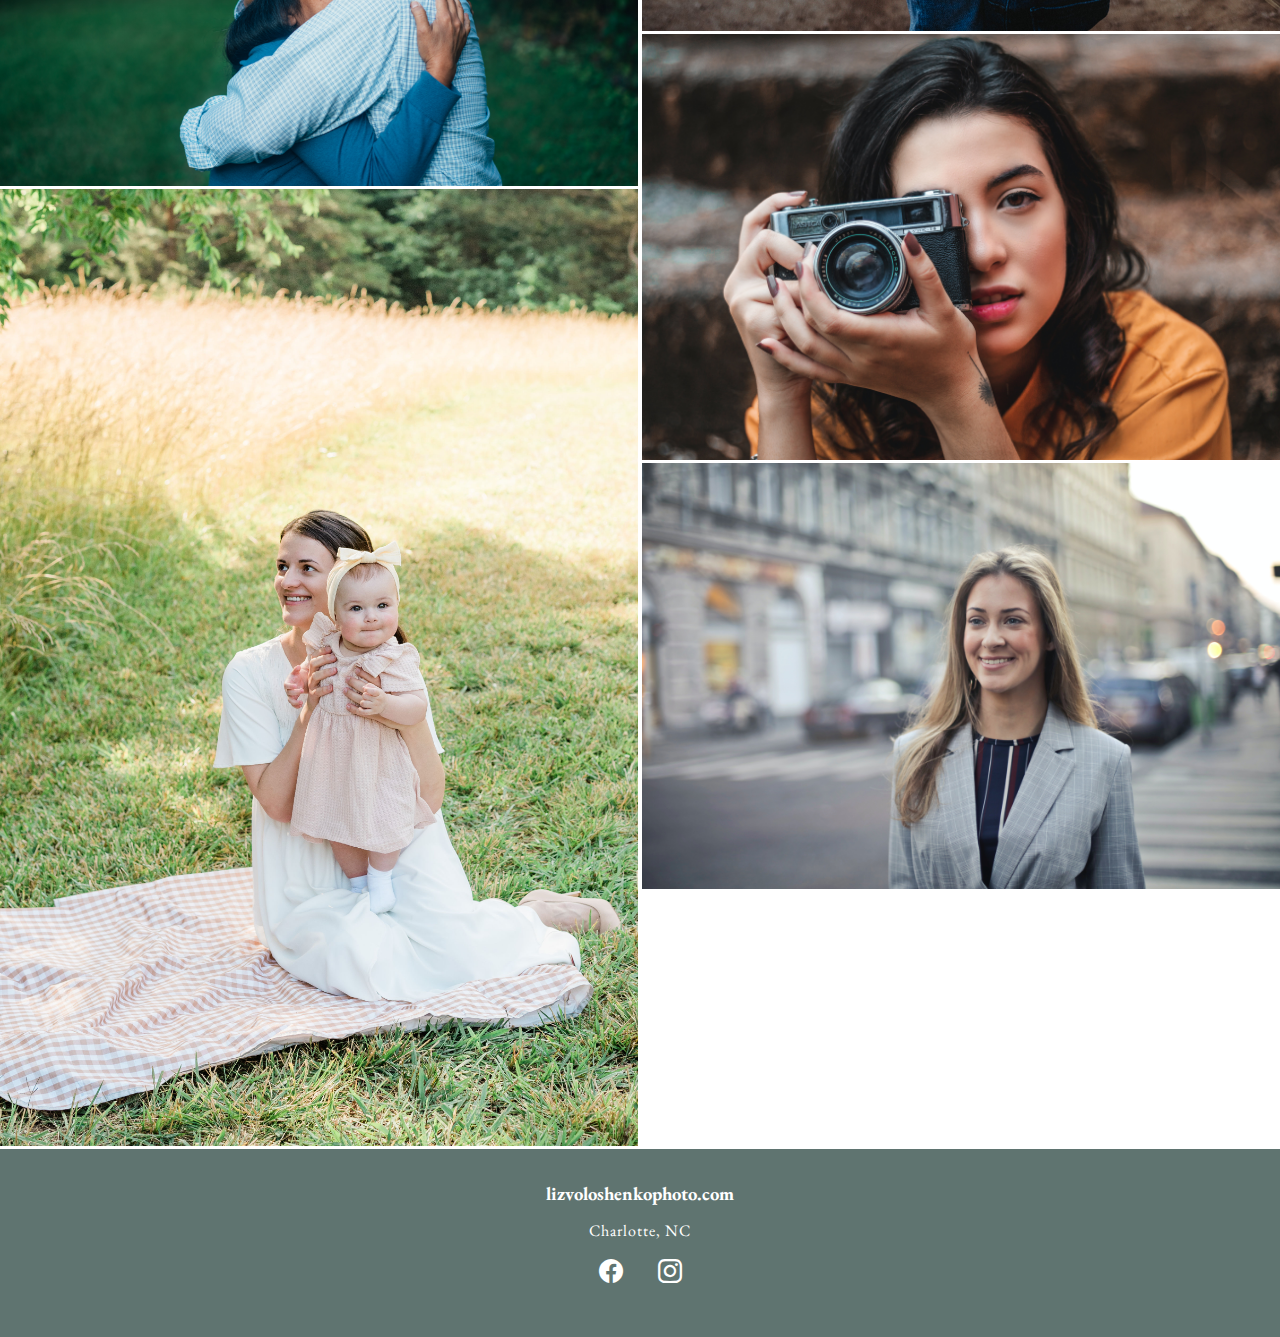
==== commit 53cce6d1: "good chunk is finished" ====
--- a/gallery.html
+++ b/gallery.html
@@ -7,13 +7,14 @@
     <title>Gallery</title>
     <link rel="stylesheet" href="main.css" />
     <link rel="stylesheet" href="gallery.css" />
+    <link rel="stylesheet" href="media-queries.css" />
   </head>
   <body>
     <header class="gallery-header">
       <!-- Nav Bar -->
       <div class="nav-bar" id="gallery-nav-bar">
         <a href="index.html" onclick="closeMenu()"
-          ><h3 class="site-name">Liz Voloshenko Photography</h3></a
+          ><h3 class="site-name">photo with liz</h3></a
         >
         <input
           type="checkbox"
@@ -33,8 +34,8 @@
             >
             <a onclick="closeMenu()" href="#"><li>Gallery</li></a>
             <a onclick="closeMenu()" href="index.html#about"><li>About</li> </a
-            ><a onclick="closeMenu()" href="index.html#testimonies"
-              ><li>Testimonies</li></a
+            ><a onclick="closeMenu()" href="index.html#testimonials"
+              ><li>Testimonials</li></a
             >
             <a onclick="closeMenu()" href="index.html#contact"
               ><li>Contact</li></a
--- a/main.css
+++ b/main.css
@@ -18,6 +18,7 @@
   font-family: 'EB Garamond', sans-serif;
   line-height: 1.4;
   scroll-behavior: smooth;
+  overflow-x: hidden;
 }
 
 a {
@@ -39,7 +40,7 @@
 }
 
 .container {
-  padding: 2rem;
+  padding: 2rem 2rem 3rem;
   position: relative;
   height: 100%;
 }
@@ -48,7 +49,7 @@
   color: var(--fifth-color);
   font-style: italic;
   padding-bottom: 0.8rem;
-  letter-spacing: 2px;
+  letter-spacing: 1px;
 }
 
 .heading + p {
@@ -73,24 +74,30 @@
 header {
   height: 85vh;
   color: white;
-  background: linear-gradient(
-    transparent,
-    transparent,
-    transparent,
-    transparent,
-    var(--fifth-color)
-  );
 }
 
 .showcase {
+  left: 25%;
+  transform: translateX(-25%);
+  width: 200%;
+  height: 85vh;
+  background: url(img/hero.jpeg) no-repeat center center / cover;
+}
+
+.showcase:after {
   content: '';
   position: absolute;
   top: 0;
   left: 0;
-  width: 100%;
-  height: 85vh;
-  background: url(img/hero.jpeg) no-repeat center center / cover;
-  z-index: -1;
+  height: 100%;
+  width: 100%;
+  background: linear-gradient(
+    transparent,
+    transparent,
+    transparent,
+    transparent,
+    var(--fifth-color)
+  );
 }
 
 /* Nav Bar */
@@ -109,6 +116,7 @@
 
 .site-name {
   text-transform: uppercase;
+  letter-spacing: 1px;
 }
 
 .site-name:hover {
@@ -178,9 +186,8 @@
 /* Content */
 .content {
   position: absolute;
-  left: 50%;
-  bottom: 8%;
-  transform: translateX(-50%);
+  height: 85vh;
+  bottom: -45%;
   text-align: center;
   width: 100%;
 }
@@ -193,7 +200,7 @@
 .info {
   font-weight: normal;
   padding: 0.8rem 0;
-  letter-spacing: 2px;
+  letter-spacing: 1px;
 }
 
 .bi {
@@ -214,6 +221,7 @@
   align-items: center;
   justify-content: center;
   z-index: 1;
+  text-transform: uppercase;
 }
 
 .menu-overlay {
@@ -237,8 +245,9 @@
 }
 
 .links-wrap li {
-  font-size: 1.5rem;
+  font-size: 1.3rem;
   padding: 2rem 6rem;
+  letter-spacing: 1px;
 }
 
 .links-wrap li:active {
@@ -253,27 +262,29 @@
 
 .service {
   position: relative;
-  padding-bottom: 2rem;
+  padding-bottom: 1rem;
 }
 
 .service-img {
-  height: 80%;
-  width: 100%;
+  border-radius: 10px;
 }
 
 .service-img-1 {
-  background: url(img/portrait.jpg) no-repeat center center / cover;
+  background: url(img/pexels-georgia-maciel-2168821.jpeg) no-repeat center
+    center / cover;
 }
 .service-img-2 {
-  background: url(img/camera.jpeg) no-repeat center center / cover;
+  background: url(img/bonnie-kittle--f7bKsvOgwU-unsplash.jpg) no-repeat center
+    center / cover;
 }
 .service-img-3 {
-  background: url(img/hero.jpeg) no-repeat center center / cover;
+  background: url(img/caleb-jones-rpPvrOQmR2s-unsplash.jpg) no-repeat center
+    center / cover;
 }
 
 .service-description {
   text-transform: uppercase;
-  letter-spacing: 2px;
+  letter-spacing: 1px;
   padding: 10rem 0 0.8rem;
   color: white;
   width: 100%;
@@ -283,12 +294,25 @@
     transparent,
     transparent,
     transparent,
-    rgba(136, 150, 150, 0.7)
+    rgba(136, 150, 150, 0.9)
   );
+  border-radius: 10px;
 }
 
 .gallery-btn {
   text-align: center;
+  text-transform: uppercase;
+  letter-spacing: 1px;
+  padding: 1rem 0 0.8rem;
+  border: 1px solid var(--fifth-color);
+  color: var(--fifth-color);
+  border-radius: 10px;
+}
+
+.gallery-btn:hover {
+  color: var(--third-color);
+  border: 1px solid var(--third-color);
+  transition: all 0.4s ease;
 }
 
 /* --------- About Section --------- */
@@ -309,58 +333,110 @@
   color: var(--fourth-color);
 }
 
-/* --------- Testimonies Section --------- */
-.rev-carousel {
-  overflow: scroll;
-  position: relative;
-  height: 16rem;
-  width: 100vw;
-}
-
-.cards {
-  display: flex;
-  position: absolute;
-  left: 0;
-}
-
-.card {
-  border: 1px solid var(--first-color);
-  box-shadow: 0 1px 3px var(--fifth-color);
-  border-radius: 10%;
+/* --------- Testimonials Section --------- */
+.testimonial {
   padding: 1rem;
-  margin: 0.2rem;
-  align-items: center;
+  margin-bottom: 0.8rem;
+  background-color: var(--first-color);
+  border-radius: 10px;
   display: flex;
   flex-direction: column;
   align-items: center;
-  object-fit: cover;
-  width: 85vw;
-}
-
-.rev-img {
+  text-align: center;
+}
+
+.testimonial > p {
+  padding: 1rem 0 0.5rem 0;
+  text-transform: uppercase;
+  letter-spacing: 1px;
+}
+
+.test-img {
   height: 7rem;
   width: 7rem;
   border-radius: 50%;
 }
 
-.rev-name {
-  font-weight: 500;
-  padding: 0.8rem 0;
-}
-
-.rev {
-  text-align: center;
-}
-
-#img-1 {
+#test-img-1 {
   background: url(img/hero.jpeg) no-repeat center center / cover;
 }
 
-#img-2 {
+#test-img-2 {
   background: url(img/photographer.jpeg) no-repeat center center / cover;
 }
 
+#test-img-3 {
+  background: url(img/portrait.jpg) no-repeat center center / cover;
+}
+
 /* --------- Contact Section --------- */
+form p:nth-child(2) {
+  padding-bottom: 0.8rem;
+}
+
+.form-group {
+  padding-bottom: 1rem;
+}
+
+label {
+  display: block;
+  text-transform: uppercase;
+  letter-spacing: 1px;
+  padding-bottom: 0.4rem;
+}
+
+input,
+textarea {
+  padding: 0.5rem 0.5rem;
+  font-family: 'EB Garamond', sans-serif;
+  font-size: 1rem;
+  width: 100%;
+  color: var(--fifth-color);
+  border: 1px solid var(--fourth-color);
+  border-radius: 10px;
+}
+
+input:focus,
+textarea:focus {
+  border-color: var(--third-color);
+}
+
+.contact-btn {
+  text-align: center;
+  text-transform: uppercase;
+  letter-spacing: 1px;
+  padding: 1rem 0 0.8rem;
+  border: 1px solid var(--fifth-color);
+  color: var(--fifth-color);
+  border-radius: 10px;
+  background-color: white;
+  margin-top: 1rem;
+  width: 100%;
+  font-family: 'EB Garamond', sans-serif;
+  font-size: 1rem;
+}
+
+.contact-btn:hover {
+  color: var(--third-color);
+  border: 1px solid var(--third-color);
+  transition: all 0.4s ease;
+}
+
+.thank-you {
+  display: none;
+  text-align: center;
+  text-transform: uppercase;
+  letter-spacing: 1px;
+  padding: 1rem 0 0.8rem;
+  border: 1px solid var(--third-color);
+  color: var(--third-color);
+  border-radius: 10px;
+  background-color: white;
+  margin-top: 1rem;
+  width: 100%;
+  font-family: 'EB Garamond', sans-serif;
+  font-size: 1rem;
+}
 
 /* --------- Footer Section --------- */
 footer {
@@ -373,24 +449,3 @@
   display: flex;
   justify-content: space-evenly;
 }
-
-/* ----- Media Queries ----- */
-/* Extra small devices (phones, 600px and down) */
-@media only screen and (max-width: 600px) {
-}
-
-/* Small devices (portrait tablets and large phones, 600px and up) */
-@media only screen and (min-width: 600px) {
-}
-
-/* Medium devices (landscape tablets, 768px and up) */
-@media only screen and (min-width: 768px) {
-}
-
-/* Large devices (laptops/desktops, 992px and up) */
-@media only screen and (min-width: 992px) {
-}
-
-/* Extra large devices (large laptops and desktops, 1200px and up) */
-@media only screen and (min-width: 1200px) {
-}
--- a/media-queries.css
+++ b/media-queries.css
@@ -0,0 +1,36 @@
+/* ----- Media Queries ----- */
+/* Extra small devices (phones, 600px and down) */
+@media only screen and (max-width: 600px) {
+}
+
+/* Small devices (portrait tablets and large phones, 600px and up) */
+@media only screen and (min-width: 600px) {
+  .showcase {
+    left: 20%;
+    transform: translateX(-20%);
+    width: 150%;
+  }
+  .service-description {
+    padding: 18rem 0 0.8rem;
+  }
+}
+
+/* Medium devices (landscape tablets, 768px and up) */
+@media only screen and (min-width: 768px) {
+  .showcase {
+    left: 10%;
+    transform: translateX(-10%);
+    width: 120%;
+  }
+  .service-description {
+    padding: 25rem 0 0.8rem;
+  }
+}
+
+/* Large devices (laptops/desktops, 992px and up) */
+@media only screen and (min-width: 992px) {
+}
+
+/* Extra large devices (large laptops and desktops, 1200px and up) */
+@media only screen and (min-width: 1200px) {
+}
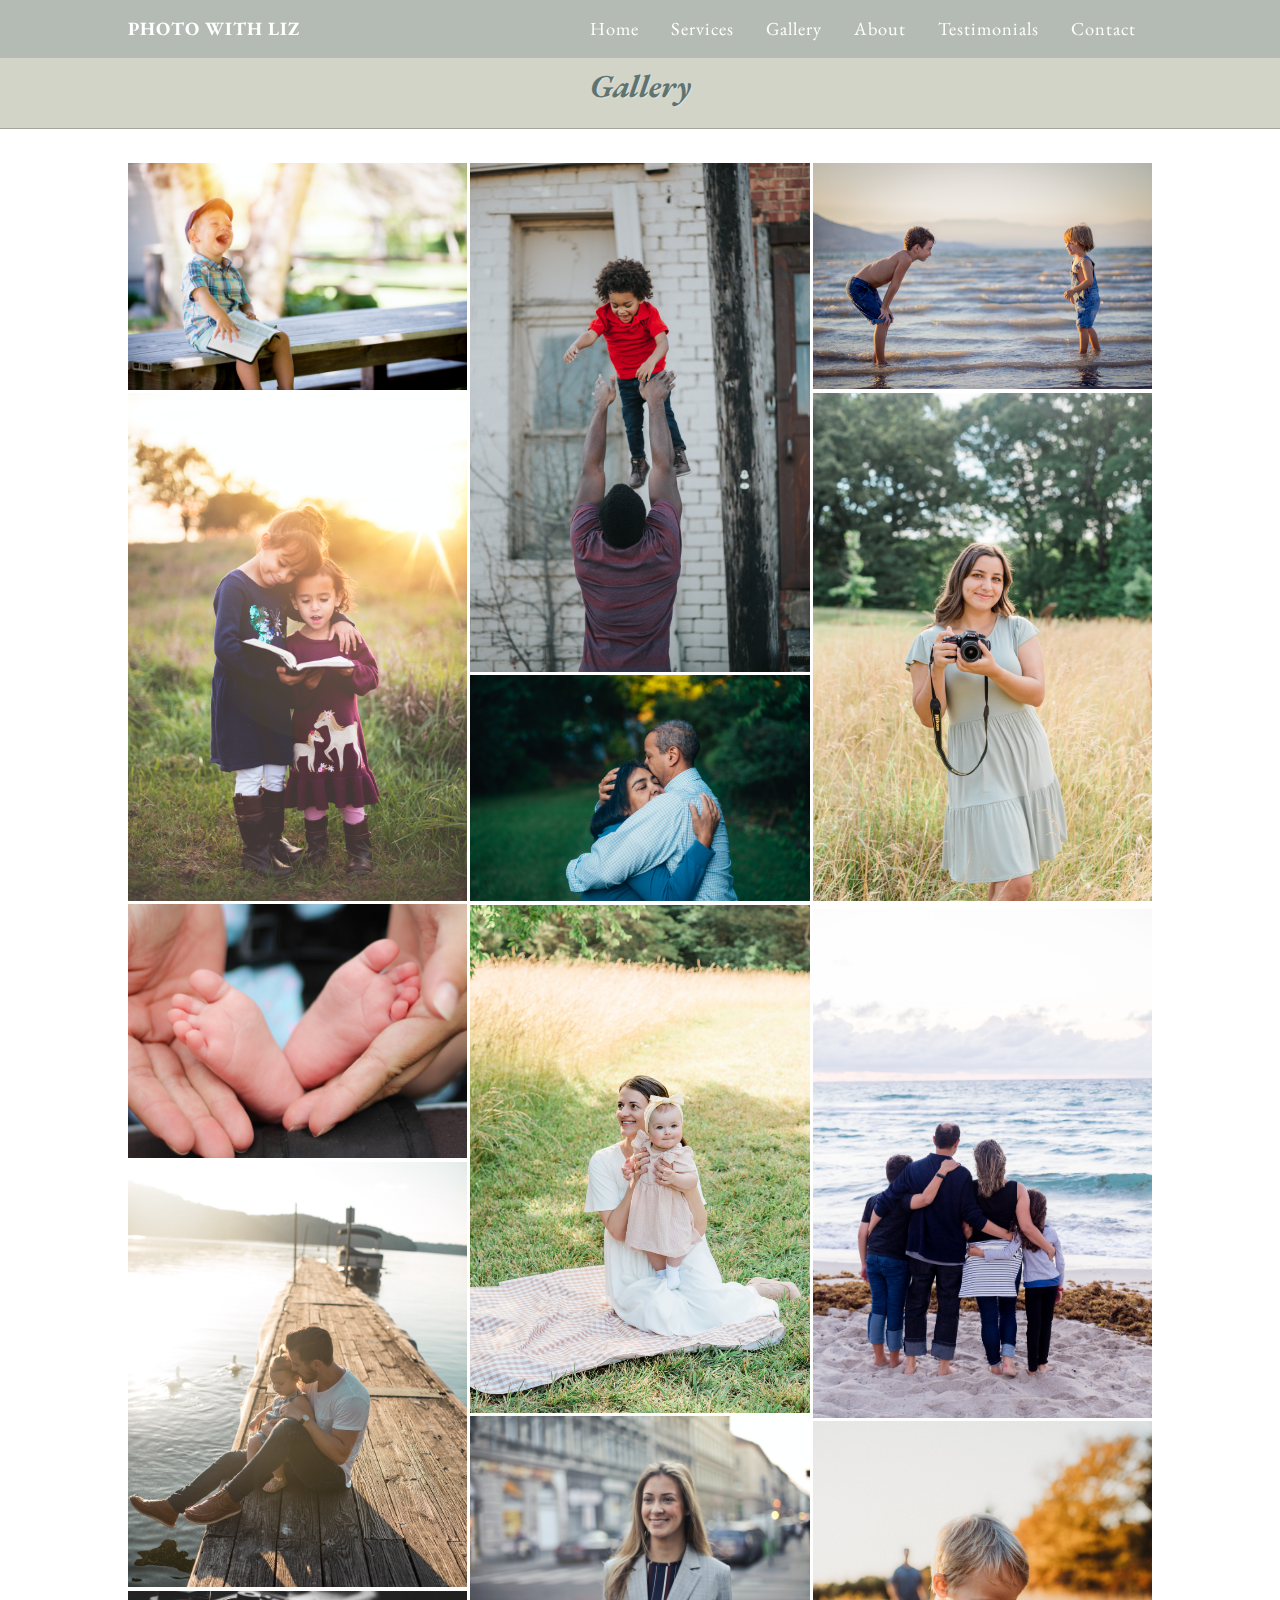
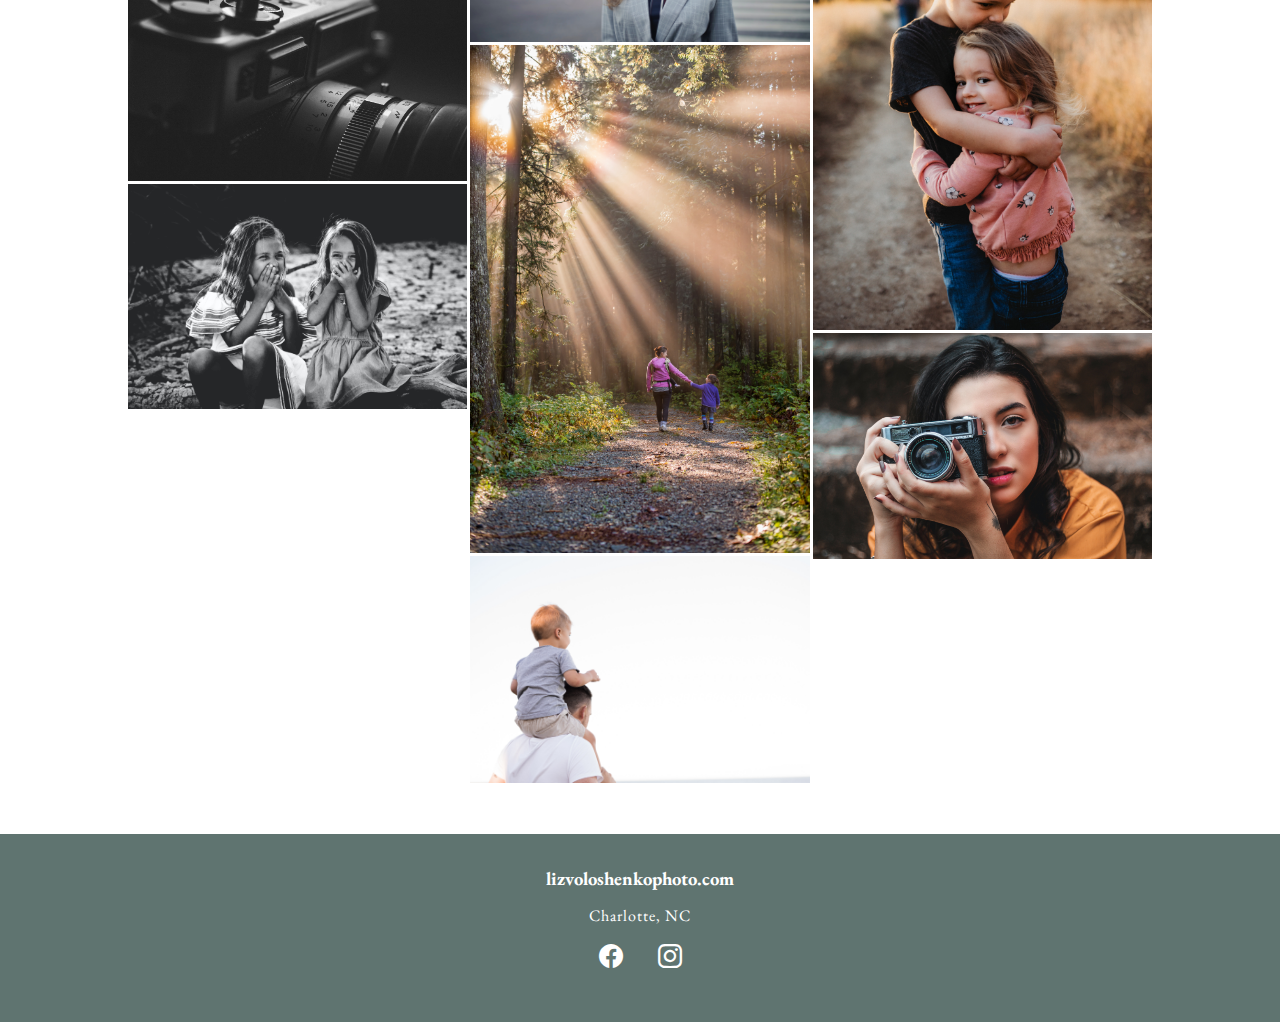
==== commit 5900e158: "fully responsive, woohoo" ====
--- a/gallery.html
+++ b/gallery.html
@@ -12,37 +12,39 @@
   <body>
     <header class="gallery-header">
       <!-- Nav Bar -->
-      <div class="nav-bar" id="gallery-nav-bar">
-        <a href="index.html" onclick="closeMenu()"
-          ><h3 class="site-name">photo with liz</h3></a
-        >
-        <input
-          type="checkbox"
-          class="toggler"
-          id="toggler"
-          onclick="togglerFunc()"
-        />
+      <div class="nav-bar" id="nav-bar">
+        <a href="index.html" onclick="closeMenu()"><h3 class="site-name">photo with liz</h3></a>
+
+        <!-- Desktop Menu -->
+        <nav class="desktop-menu" id="desktop-menu">
+          <ul class="dt-menu-links-wrap" id="dt-menu-links-wrap">
+            <a href="index.html#home"><li>Home</li></a>
+            <a href="index.html#services"><li>Services</li></a>
+            <a href="#"><li>Gallery</li></a>
+            <a href="index.html#about"><li>About</li></a>
+            <a href="index.html#testimonials"><li>Testimonials</li></a>
+            <a href="index.html#contact"><li>Contact</li></a>
+          </ul>
+        </nav>
+
+        <!-- Mobile Menu Button -->
+        <input type="checkbox" class="toggler" id="toggler" onclick="togglerFunc()" />
         <div class="menu-btn"><div></div></div>
       </div>
+
       <!-- Mobile menu -->
-      <div class="mobile-menu" id="mobile-menu">
-        <div class="menu-overlay" id="menu-overlay">
-          <ul class="links-wrap" id="links-wrap">
-            <a onclick="closeMenu()" href="index.html"><li>Home</li></a>
-            <a onclick="closeMenu()" href="index.html#services"
-              ><li>Services</li></a
-            >
+      <nav class="mobile-menu" id="mobile-menu">
+        <div class="mb-menu-overlay" id="mb-menu-overlay">
+          <ul class="mb-menu-links-wrap" id="mb-menu-links-wrap">
+            <a onclick="closeMenu()" href="index.html#home"><li>Home</li></a>
+            <a onclick="closeMenu()" href="index.html#services"><li>Services</li></a>
             <a onclick="closeMenu()" href="#"><li>Gallery</li></a>
-            <a onclick="closeMenu()" href="index.html#about"><li>About</li> </a
-            ><a onclick="closeMenu()" href="index.html#testimonials"
-              ><li>Testimonials</li></a
-            >
-            <a onclick="closeMenu()" href="index.html#contact"
-              ><li>Contact</li></a
-            >
+            <a onclick="closeMenu()" href="index.html#about"><li>About</li></a>
+            <a onclick="closeMenu()" href="index.html#testimonials"><li>Testimonials</li></a>
+            <a onclick="closeMenu()" href="index.html#contact"><li>Contact</li></a>
           </ul>
         </div>
-      </div>
+      </nav>
       <!-- Header -->
       <div class="container">
         <h1 class="gallery-headline">Gallery</h1>
@@ -51,7 +53,6 @@
 
     <!-- Gallery -->
     <div class="gallery">
-      <img src="img/alvaro-reyes-3Cigxs7xEkM-unsplash.jpg" alt="" />
       <img src="img/ben-white-4K2lIP0zc_k-unsplash.jpg" alt="" />
       <img src="img/ben-white-EMZxDosijJ4-unsplash.jpg" alt="" />
       <img src="img/bonnie-kittle--f7bKsvOgwU-unsplash.jpg" alt="" />
@@ -61,6 +62,7 @@
       <img src="img/conner-baker-M5Zix_4Jc4k-unsplash.jpg" alt="" />
       <img src="img/gus-moretta-BCyfpZE3aVE-unsplash.jpg" alt="" />
       <img src="img/hero.jpeg" alt="" />
+      <img src="img/portrait.jpg" alt="" />
       <img src="img/james-wheeler-RRZM3cwS1DU-unsplash.jpg" alt="" />
       <img src="img/kelli-mcclintock-wBgAVAGjzFg-unsplash.jpg" alt="" />
       <img src="img/limor-zellermayer-Z0_d54l_nyw-unsplash.jpg" alt="" />
@@ -69,7 +71,6 @@
       <img src="img/patricia-prudente-6UyWK8mDcWo-unsplash.jpg" alt="" />
       <img src="img/patty-brito-eHOZjZEx7u8-unsplash.jpg" alt="" />
       <img src="img/photographer.jpeg" alt="" />
-      <img src="img/portrait.jpg" alt="" />
     </div>
 
     <!-- Footer Section -->
@@ -84,6 +85,6 @@
       </div>
     </footer>
 
-    <script src="gallery.js"></script>
+    <script src="main.js"></script>
   </body>
 </html>
--- a/main.css
+++ b/main.css
@@ -56,10 +56,6 @@
   padding-bottom: 0.8rem;
 }
 
-section {
-  border-bottom: dashed 1px var(--first-color);
-}
-
 /* Colors */
 :root {
   --first-color: #e0e2db;
@@ -72,7 +68,7 @@
 
 /* --------- Header Section --------- */
 header {
-  height: 85vh;
+  height: 42rem;
   color: white;
 }
 
@@ -80,7 +76,7 @@
   left: 25%;
   transform: translateX(-25%);
   width: 200%;
-  height: 85vh;
+  height: 42rem;
   background: url(img/hero.jpeg) no-repeat center center / cover;
 }
 
@@ -103,7 +99,7 @@
 /* Nav Bar */
 .nav-bar {
   position: fixed;
-  width: 100vw;
+  width: 100%;
   display: flex;
   align-items: center;
   justify-content: space-between;
@@ -120,9 +116,15 @@
 }
 
 .site-name:hover {
-  text-shadow: 1px 0px 1px var(--fifth-color);
-}
-
+  text-shadow: 0px 0px 0px var(--fifth-color);
+}
+
+/* Desktop Menu */
+.desktop-menu {
+  display: none;
+}
+
+/* Mobile Menu Button */
 .toggler {
   position: absolute;
   top: 0;
@@ -183,31 +185,6 @@
   background-color: var(--first-color);
 }
 
-/* Content */
-.content {
-  position: absolute;
-  height: 85vh;
-  bottom: -45%;
-  text-align: center;
-  width: 100%;
-}
-
-.headline {
-  font-style: italic;
-  text-shadow: 1px 1px 3px var(--fifth-color);
-}
-
-.info {
-  font-weight: normal;
-  padding: 0.8rem 0;
-  letter-spacing: 1px;
-}
-
-.bi {
-  padding: 1rem;
-  font-size: 1.5rem;
-}
-
 /* Mobile Menu */
 .mobile-menu {
   visibility: hidden;
@@ -224,7 +201,7 @@
   text-transform: uppercase;
 }
 
-.menu-overlay {
+.mb-menu-overlay {
   background: rgba(95, 116, 112, 0.9);
   border-radius: 50%;
   width: 100rem;
@@ -237,21 +214,57 @@
   transition: all 0.4s ease;
 }
 
-.links-wrap {
+.mb-menu-links-wrap {
   text-align: center;
   opacity: 0;
   transition: opacity 0.5s ease;
   color: white;
 }
 
-.links-wrap li {
+.mb-menu-links-wrap li {
   font-size: 1.3rem;
   padding: 2rem 6rem;
   letter-spacing: 1px;
 }
 
-.links-wrap li:active {
+.mb-menu-links-wrap li:hover {
+  color: var(--first-color);
+  transition: color 0.4s ease;
+}
+
+.mb-menu-links-wrap li:active {
   background: rgba(95, 116, 112, 0.8);
+}
+
+/* Content */
+main {
+  padding-top: 31rem;
+  position: absolute;
+  top: 0;
+  left: 0;
+  width: 100%;
+  height: 42rem;
+}
+
+.content {
+  text-align: center;
+  width: 100%;
+}
+
+.headline {
+  font-style: italic;
+  text-shadow: 1px 1px 3px var(--fifth-color);
+}
+
+.info {
+  font-weight: normal;
+  padding: 0.8rem 0;
+  letter-spacing: 1px;
+}
+
+.bi {
+  padding: 1rem;
+  font-size: 1.5rem;
 }
 
 /* --------- Services Section --------- */
@@ -270,16 +283,13 @@
 }
 
 .service-img-1 {
-  background: url(img/pexels-georgia-maciel-2168821.jpeg) no-repeat center
-    center / cover;
+  background: url(img/pexels-georgia-maciel-2168821.jpeg) no-repeat center center / cover;
 }
 .service-img-2 {
-  background: url(img/bonnie-kittle--f7bKsvOgwU-unsplash.jpg) no-repeat center
-    center / cover;
+  background: url(img/bonnie-kittle--f7bKsvOgwU-unsplash.jpg) no-repeat center center / cover;
 }
 .service-img-3 {
-  background: url(img/caleb-jones-rpPvrOQmR2s-unsplash.jpg) no-repeat center
-    center / cover;
+  background: url(img/caleb-jones-rpPvrOQmR2s-unsplash.jpg) no-repeat center center / cover;
 }
 
 .service-description {
@@ -321,12 +331,18 @@
   width: 20rem;
   height: 15rem;
   border-radius: 50%;
-  margin: 0 auto;
+  margin: 0 auto 1rem;
+  position: relative;
 }
 
 .pc {
   text-align: center;
   color: var(--third-color);
+  position: absolute;
+  left: 50%;
+  transform: translatex(-50%);
+  bottom: 0;
+  margin-bottom: -1.5rem;
 }
 
 .pc a:hover {
@@ -376,6 +392,7 @@
 
 .form-group {
   padding-bottom: 1rem;
+  width: 100%;
 }
 
 label {
@@ -401,7 +418,13 @@
   border-color: var(--third-color);
 }
 
-.contact-btn {
+textarea {
+  height: 10rem;
+  width: 100%;
+  resize: none;
+}
+
+.submit-btn {
   text-align: center;
   text-transform: uppercase;
   letter-spacing: 1px;
@@ -416,7 +439,7 @@
   font-size: 1rem;
 }
 
-.contact-btn:hover {
+.submit-btn:hover {
   color: var(--third-color);
   border: 1px solid var(--third-color);
   transition: all 0.4s ease;
--- a/gallery.css
+++ b/gallery.css
@@ -1,18 +1,7 @@
 /* Heading */
-.gallery-header::before {
-  content: '';
-  position: absolute;
-  top: 0;
-  left: 0;
-  width: 100%;
-  height: 8rem;
-  background: url(img/liz.jpg);
-  z-index: -1;
-}
-
 .gallery-header {
   color: white;
-  background: rgba(0, 0, 0, 0.5);
+  background: var(--second-color);
   width: 100%;
   height: 8rem;
   box-shadow: 0 1px rgba(18, 32, 8, 0.4);
@@ -23,7 +12,8 @@
   padding-top: 2rem;
   text-align: center;
   font-style: italic;
-  text-shadow: 1px 1px 1px var(--fifth-color);
+  color: var(--fifth-color);
+  text-shadow: 1px 1px 1px var(--first-color);
 }
 
 /* Gallery */
--- a/media-queries.css
+++ b/media-queries.css
@@ -10,6 +10,7 @@
     transform: translateX(-20%);
     width: 150%;
   }
+
   .service-description {
     padding: 18rem 0 0.8rem;
   }
@@ -17,20 +18,166 @@
 
 /* Medium devices (landscape tablets, 768px and up) */
 @media only screen and (min-width: 768px) {
+  html,
+  body {
+    font-size: 1.1rem;
+  }
+
   .showcase {
     left: 10%;
     transform: translateX(-10%);
     width: 120%;
   }
+
   .service-description {
     padding: 25rem 0 0.8rem;
+  }
+
+  .gallery {
+    column-count: 3;
   }
 }
 
 /* Large devices (laptops/desktops, 992px and up) */
 @media only screen and (min-width: 992px) {
+  html,
+  body {
+    font-size: 1rem;
+  }
+
+  header,
+  .showcase,
+  main {
+    height: 50rem;
+  }
+
+  main {
+    padding-top: 39rem;
+  }
+
+  .container {
+    padding: 2rem 8% 3rem;
+  }
+
+  /* Navbar */
+  .nav-bar {
+    padding: 0 8%;
+  }
+
+  .desktop-menu {
+    display: block;
+  }
+
+  .dt-menu-links-wrap {
+    display: flex;
+  }
+
+  .dt-menu-links-wrap li {
+    padding: 1rem;
+    font-size: 1.15rem;
+    letter-spacing: 1px;
+  }
+
+  .dt-menu-links-wrap li:hover {
+    background-color: rgba(136, 150, 150, 0.4);
+    color: white;
+    transition: all 0.4s ease;
+  }
+
+  .dt-menu-links-wrap li:hover a {
+    color: white;
+  }
+
+  .active {
+    background-color: rgba(136, 150, 150, 0.5);
+  }
+
+  .toggler,
+  .menu-btn {
+    display: none;
+  }
+
+  /* Services */
+  .service {
+    width: 100vw;
+  }
+
+  .services-list {
+    flex-direction: row;
+  }
+
+  .service-img-2 {
+    margin: 0 1rem;
+  }
+
+  /* Gallery */
+  .gallery {
+    padding: 2rem 8% 3rem;
+  }
+
+  /* About */
+  .portrait {
+    float: left;
+    margin-right: 1rem;
+  }
+
+  #about .container div:last-child {
+    clear: both;
+  }
+
+  /* Testimonials */
+  #testimonials {
+    clear: both;
+  }
+
+  .testimonials {
+    display: flex;
+  }
+
+  .testimonial {
+    display: block;
+    margin: 0;
+    text-align: unset;
+    width: 33%;
+  }
+
+  .testimonials .testimonial:nth-child(2) {
+    margin-left: 1rem;
+    margin-right: 1rem;
+  }
+
+  .test-img {
+    float: left;
+    margin-right: 1rem;
+  }
+
+  /* Contact */
+  .combined {
+    display: flex;
+  }
+
+  .combined div:first-child {
+    margin-right: 1rem;
+  }
 }
 
 /* Extra large devices (large laptops and desktops, 1200px and up) */
 @media only screen and (min-width: 1200px) {
+  .showcase {
+    left: 0;
+    transform: translateX(0%);
+    width: 100%;
+  }
+
+  .container {
+    padding: 2rem 10% 3rem;
+  }
+
+  .nav-bar {
+    padding: 0 10%;
+  }
+
+  .gallery {
+    padding: 2rem 10% 3rem;
+  }
 }
